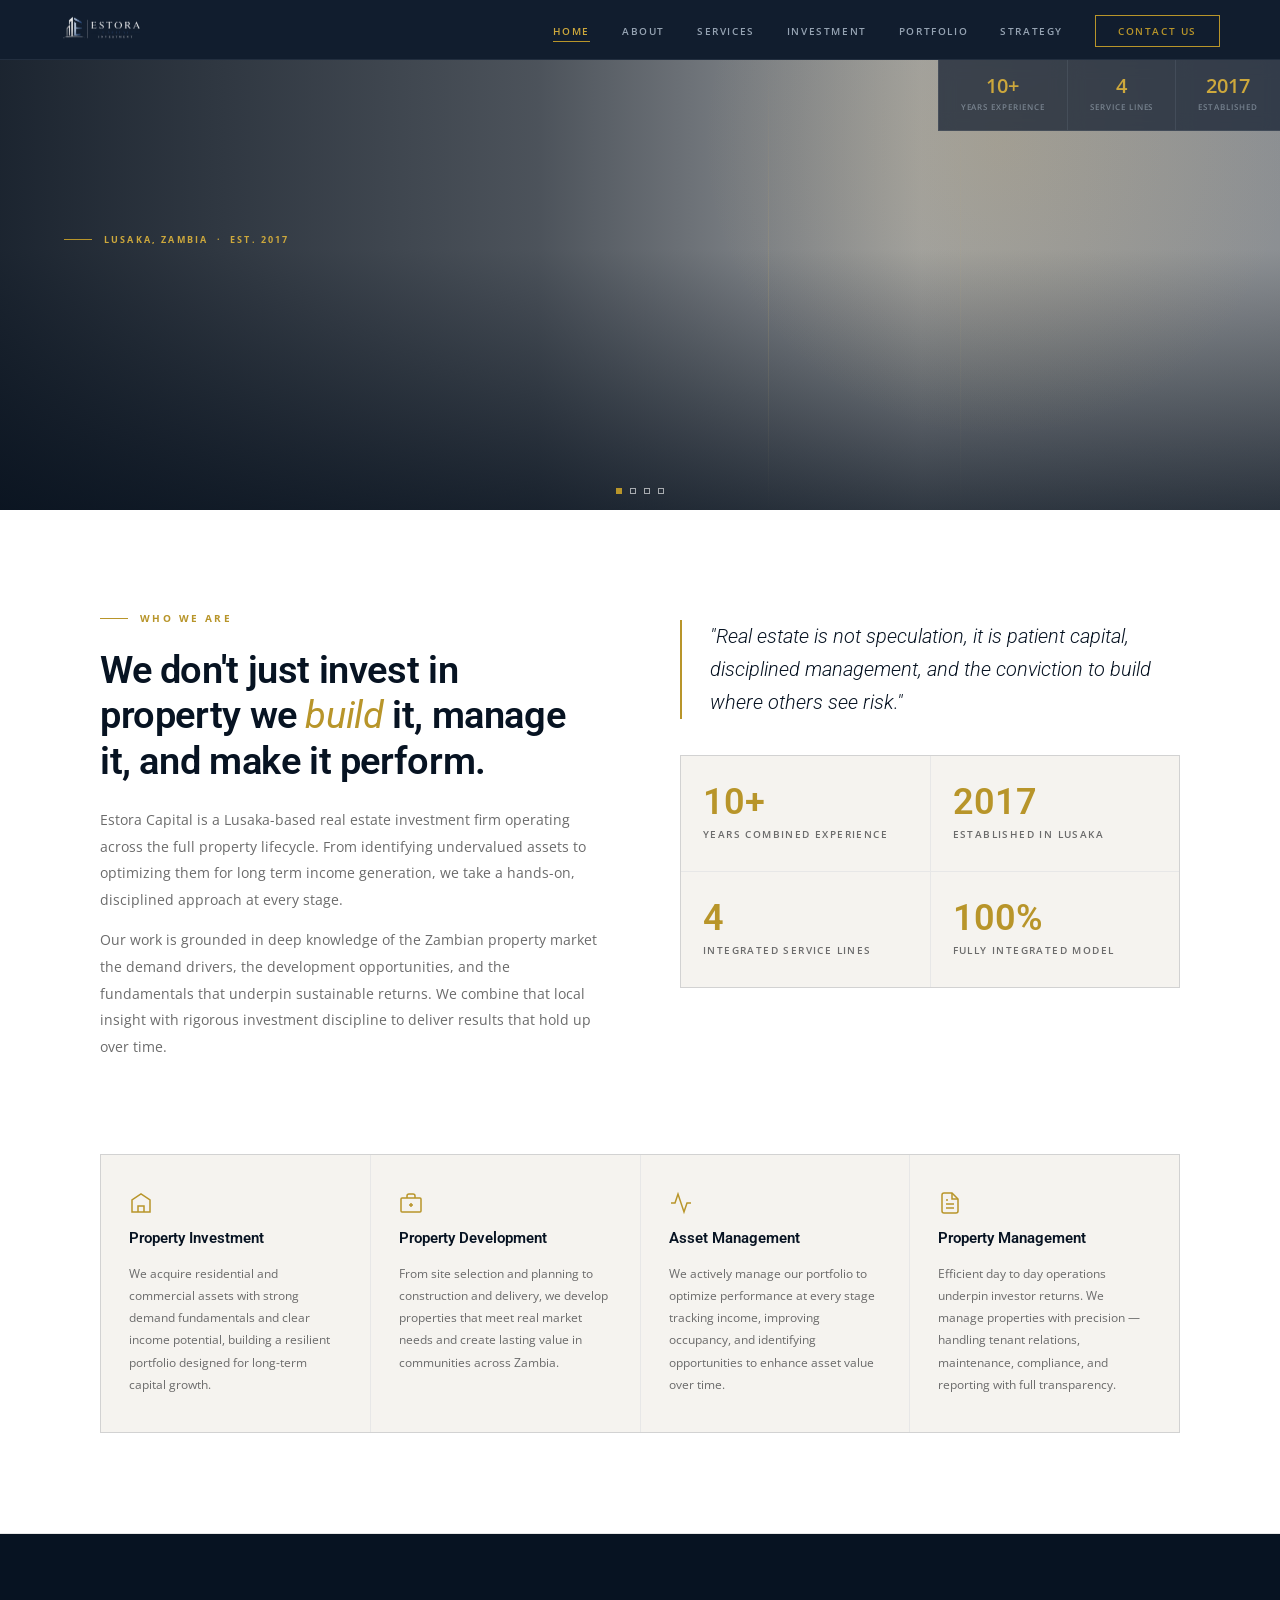
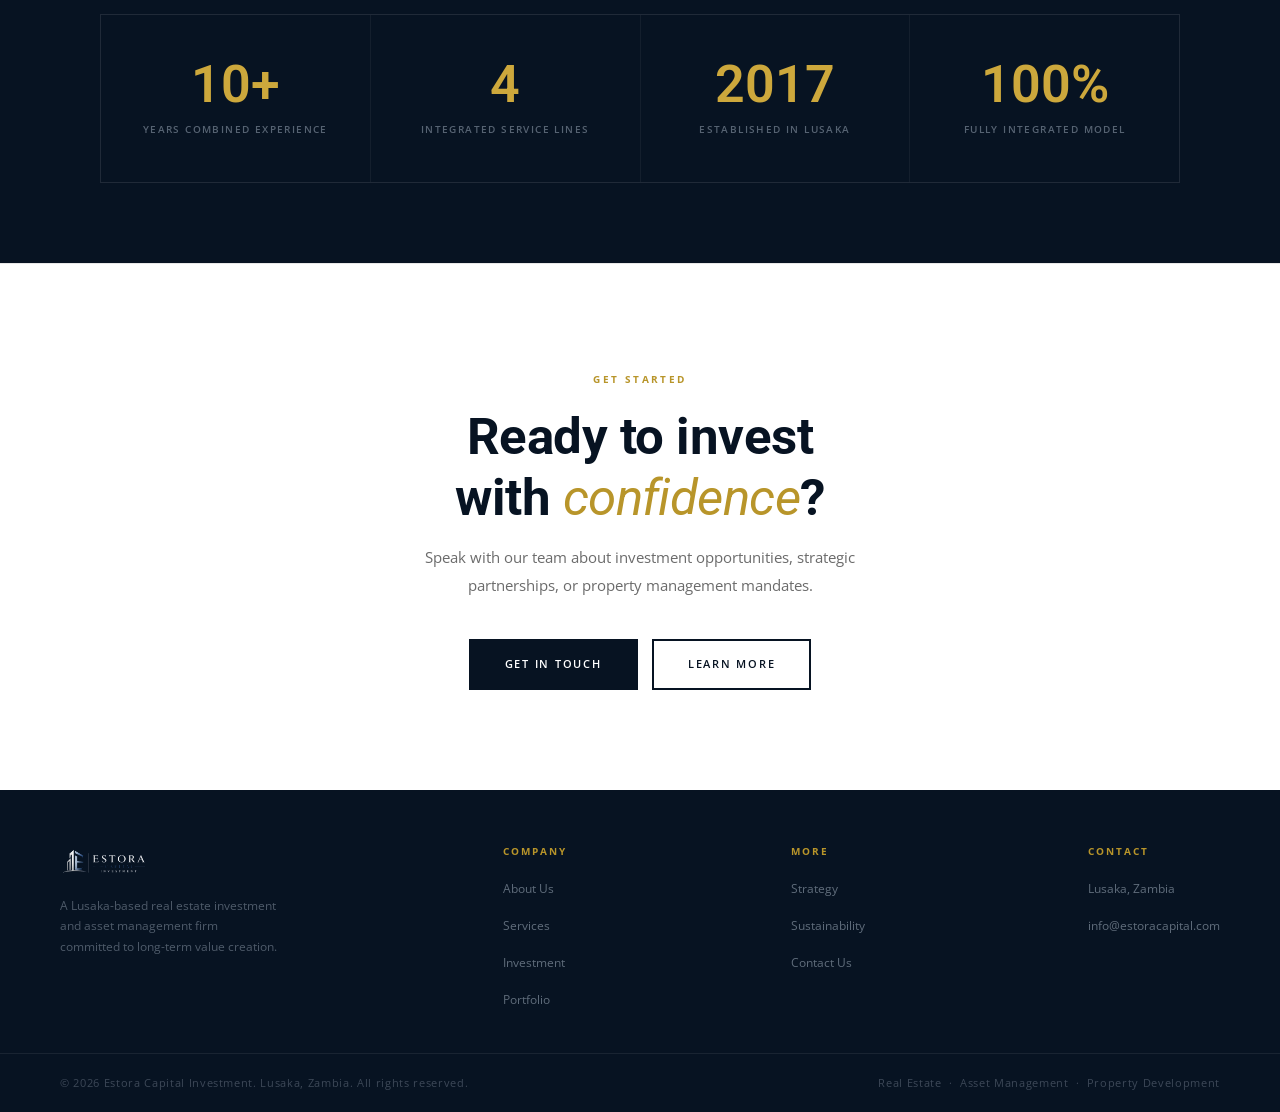
==== index.html @ 3c80ef23 "Fix punctuation and grammar in blockquotes and text" ====
<!DOCTYPE html>
<html lang="en">
<head>
<meta charset="UTF-8">
<meta name="viewport" content="width=device-width, initial-scale=1.0">
<title>Estora Capital Investment — Lusaka, Zambia</title>
<link rel="icon" type="image/png" href="assets/logo.png">
<link rel="preconnect" href="https://fonts.googleapis.com">
<link rel="preconnect" href="https://fonts.gstatic.com" crossorigin>
<link href="https://fonts.googleapis.com/css2?family=Roboto:ital,wght@0,300;0,400;0,500;0,600;0,700;1,300;1,400&family=Open+Sans:wght@300;400;500;600;700&display=swap" rel="stylesheet">
<style>

:root {
  --bg:          #F5F3EF;
  --bg-alt:      #EDEAE4;
  --bg-white:    #FFFFFF;
  --text:        #1A1A1A;
  --text-mid:    #3D3D3D;
  --text-muted:  #6B6B6B;
  --gold:        #B8952A;
  --gold-light:  #CDA83C;
  --gold-pale:   #F5EDD6;
  --navy:        #071322;
  --line-dark:   rgba(26,26,26,0.1);
  --silver-nav:  rgba(184,197,212,0.8);
}

*, *::before, *::after { box-sizing: border-box; margin: 0; padding: 0; }
html { scroll-behavior: smooth; }
body {
  background: var(--bg);
  color: var(--text);
  font-family: 'Open Sans', sans-serif;
  font-weight: 400;
  overflow-x: hidden;
  line-height: 1.7;
}
a { text-decoration: none; color: inherit; }
img { max-width: 100%; display: block; }
h1, h2, h3, h4 {
  font-family: 'Roboto', sans-serif;
  font-weight: 700;
  line-height: 1.18;
  letter-spacing: -0.01em;
  color: var(--navy);
}
p, li, span, td, th, blockquote { font-family: 'Open Sans', sans-serif; }
.label {
  font-family: 'Open Sans', sans-serif;
  font-size: 10px; font-weight: 700;
  letter-spacing: 0.24em; text-transform: uppercase;
  color: var(--gold);
}

/* NAV */
nav {
  position: sticky; top: 0; z-index: 1000;
  display: flex; align-items: center; justify-content: space-between;
  padding: 0 60px; height: 60px;
  background: rgba(10,22,40,0.97);
  backdrop-filter: blur(20px); -webkit-backdrop-filter: blur(20px);
  border-bottom: 1px solid rgba(184,197,212,0.1);
  transition: background 0.4s;
}
.nav-logo img { height: 34px; width: auto; display: block; }
.nav-links { list-style: none; display: flex; align-items: center; gap: 32px; }
.nav-links li a {
  font-family: 'Open Sans', sans-serif; font-size: 10px; font-weight: 600;
  letter-spacing: 0.16em; text-transform: uppercase;
  color: var(--silver-nav); text-decoration: none;
  position: relative; transition: color 0.3s; white-space: nowrap;
}
.nav-links li a::after {
  content: ''; position: absolute; bottom: -4px; left: 0;
  width: 0; height: 1px; background: var(--gold); transition: width 0.35s ease;
}
.nav-links li a:hover,
.nav-links li a.active { color: var(--gold-light); }
.nav-links li a:hover::after,
.nav-links li a.active::after { width: 100%; }
.nav-cta {
  background: transparent !important; border: 1px solid var(--gold) !important;
  color: var(--gold) !important; padding: 8px 22px !important;
  transition: background 0.3s, color 0.3s !important;
}
.nav-cta::after { display: none !important; }
.nav-cta:hover { background: var(--gold) !important; color: var(--navy) !important; }
.nav-hamburger {
  display: none; flex-direction: column; gap: 5px;
  cursor: pointer; padding: 6px; background: none; border: none; z-index: 1100;
}
.nav-hamburger span { display: block; width: 24px; height: 1.5px; background: var(--silver-nav); transition: all 0.3s; }
.nav-hamburger.open span:nth-child(1) { transform: translateY(6.5px) rotate(45deg); background: var(--gold); }
.nav-hamburger.open span:nth-child(2) { opacity: 0; }
.nav-hamburger.open span:nth-child(3) { transform: translateY(-6.5px) rotate(-45deg); background: var(--gold); }
.nav-drawer {
  display: none; position: fixed; top: 60px; left: 0; right: 0;
  background: rgba(8,17,33,0.99); backdrop-filter: blur(20px); -webkit-backdrop-filter: blur(20px);
  border-bottom: 1px solid rgba(192,169,106,0.15);
  padding: 14px 20px 18px; z-index: 999; flex-direction: column; gap: 0;
}
.nav-drawer.open { display: flex; }
.nav-drawer a {
  display: block; font-family: 'Open Sans', sans-serif; font-size: 10px; font-weight: 600;
  letter-spacing: 0.12em; text-transform: uppercase;
  color: rgba(184,197,212,0.8); text-decoration: none;
  padding: 8px 0; border-bottom: 1px solid rgba(184,197,212,0.08); transition: color 0.3s;
}
.nav-drawer a:last-child { border-bottom: none; }
.nav-drawer a:hover, .nav-drawer a.active { color: var(--gold); }
.nav-drawer .drawer-cta {
  margin-top: 10px; background: var(--gold); color: var(--navy) !important;
  text-align: center; padding: 8px; font-weight: 700; border: none;
}

/* BUTTONS */
.btn-primary {
  background: var(--navy); color: #fff;
  padding: 14px 34px; font-family: 'Open Sans', sans-serif; font-size: 11px;
  font-weight: 600; letter-spacing: 0.16em; text-transform: uppercase;
  text-decoration: none; border: 2px solid var(--navy); cursor: pointer;
  transition: background 0.3s, color 0.3s, transform 0.2s; display: inline-block;
}
.btn-primary:hover { background: transparent; color: var(--navy); transform: translateY(-1px); }
.btn-outline {
  background: transparent; color: var(--navy);
  padding: 14px 34px; font-family: 'Open Sans', sans-serif; font-size: 11px;
  font-weight: 600; letter-spacing: 0.16em; text-transform: uppercase;
  text-decoration: none; border: 2px solid var(--navy); cursor: pointer;
  transition: background 0.3s, color 0.3s, transform 0.2s; display: inline-block;
}
.btn-outline:hover { background: var(--navy); color: #fff; transform: translateY(-1px); }

/* LAYOUT */
.container { max-width: 1200px; margin: 0 auto; padding: 0 60px; }
.gold-rule { width: 44px; height: 2px; background: var(--gold); margin-top: 20px; }
.gold-divider { width: 100%; height: 1px; background: var(--line-dark); }

/* ══════════════════════════════════════════
   HERO
   ══════════════════════════════════════════ */
#hero {
  height: 50vh; min-height: 280px;
  display: flex; flex-direction: column; justify-content: flex-end;
  position: relative; overflow: hidden; padding: 0;
}

/* Slides — unzoomed: no scale transform, background-size: cover at natural framing */
.hero-bg { position: absolute; inset: 0; }
.hero-slide {
  position: absolute; inset: 0;
  background-position: center center;
  background-size: cover;
  background-repeat: no-repeat;
  opacity: 0;
  animation: heroImageCycle 24s ease-in-out infinite;
}
.hero-slide:nth-child(1) { animation-delay: 0s; }
.hero-slide:nth-child(2) { animation-delay: 6s; }
.hero-slide:nth-child(3) { animation-delay: 12s; }
.hero-slide:nth-child(4) { animation-delay: 18s; }

/* Subtle slow pan — very gentle, no scale zoom */
@keyframes heroImageCycle {
  0%   { opacity: 0; transform: translateX(8px); }
  6%   { opacity: 1; transform: translateX(0); }
  25%  { opacity: 1; transform: translateX(-6px); }
  31%  { opacity: 0; transform: translateX(-14px); }
  100% { opacity: 0; transform: translateX(8px); }
}

.hero-tint {
  position: absolute; inset: 0; z-index: 1; pointer-events: none;
  background: rgba(5, 15, 28, 0.22);
}
.hero-gradient {
  position: absolute; inset: 0; z-index: 2; pointer-events: none;
  background:
    radial-gradient(circle at 78% 18%, rgba(208,166,75,0.15) 0%, transparent 28%),
    linear-gradient(90deg, rgba(5,15,28,0.88) 0%, rgba(5,15,28,0.62) 42%, rgba(5,15,28,0.18) 72%, rgba(5,15,28,0.28) 100%),
    linear-gradient(to top, rgba(5,15,28,0.72) 0%, transparent 58%);
}
.hero-lines { position: absolute; inset: 0; overflow: hidden; pointer-events: none; z-index: 3; }
.hero-lines::before, .hero-lines::after {
  content: ''; position: absolute; top: 0; bottom: 0; width: 1px;
  background: linear-gradient(to bottom, transparent, rgba(192,169,106,0.2), transparent);
  animation: lineFade 7s ease-in-out infinite;
}
.hero-lines::before { left: 60%; }
.hero-lines::after  { left: 75%; animation-delay: 2.8s; opacity: 0.4; }
@keyframes lineFade { 0%,100%{opacity:0;transform:scaleY(0.2)} 50%{opacity:1;transform:scaleY(1)} }

/* Stats */
.hero-stats {
  position: absolute; top: 0; right: 0; display: flex; z-index: 4;
  opacity: 0; animation: fadeIn 1s 1.2s forwards;
}
.hero-stat {
  padding: 16px 22px; background: rgba(10,22,40,0.68); backdrop-filter: blur(8px);
  border-left: 1px solid rgba(184,197,212,0.1); border-bottom: 1px solid rgba(184,197,212,0.1);
  text-align: center; min-width: 90px;
}
.hero-stat-num { font-size: 20px; font-weight: 600; color: var(--gold-light); line-height: 1; }
.hero-stat-lbl { font-size: 8px; letter-spacing: 0.12em; text-transform: uppercase; color: rgba(184,197,212,0.5); margin-top: 4px; font-weight: 600; }

/* Text content */
.hero-content {
  position: absolute; bottom: 14%; left: 5%; z-index: 4;
  width: 46%; max-width: 580px; min-width: 260px;
  padding: 0;
}
.hero-eyebrow {
  display: flex; align-items: center; gap: 12px; margin-bottom: 10px;
  opacity: 0; animation: fadeUp 0.9s 0.3s forwards;
}
.hero-eyebrow-line { width: 28px; height: 1px; background: var(--gold); }
.hero-eyebrow .label { color: var(--gold-light); font-size: 9px; }

/* Text stage: each slide fades in/out on 24s cycle */
.hero-text-stage {
  position: relative;
  min-height: 190px;
}
.hero-text-slide {
  position: absolute;
  inset: 0 auto auto 0;
  width: 100%;
  opacity: 0;
  animation: heroTextCycle 24s ease-in-out infinite;
}
.hero-text-slide:nth-child(1) { animation-delay: 0s; }
.hero-text-slide:nth-child(2) { animation-delay: 6s; }
.hero-text-slide:nth-child(3) { animation-delay: 12s; }
.hero-text-slide:nth-child(4) { animation-delay: 18s; }

@keyframes heroTextCycle {
  0%   { opacity: 0; transform: translateY(18px); filter: blur(3px); }
  6%   { opacity: 1; transform: translateY(0);    filter: blur(0); }
  25%  { opacity: 1; transform: translateY(0);    filter: blur(0); }
  31%  { opacity: 0; transform: translateY(-16px); filter: blur(3px); }
  100% { opacity: 0; transform: translateY(-16px); filter: blur(3px); }
}

/* Staggered line animations within each slide */
.hero-content h1 {
  font-size: clamp(20px, 2.5vw, 30px); font-weight: 600; color: #fff;
  margin-bottom: 10px; line-height: 1.18;
}
.hero-content h1 em { font-style: italic; color: var(--gold-light); font-weight: 400; }

/* Each text slide's h1 and p animate in staggered — triggered by parent's fade-in */
.hero-text-slide h1 {
  opacity: 0;
  transform: translateY(14px);
  animation: heroLineIn 24s ease-in-out infinite;
  animation-delay: inherit;
}
.hero-text-slide:nth-child(1) h1 { animation-delay: 0.4s; }
.hero-text-slide:nth-child(2) h1 { animation-delay: 6.4s; }
.hero-text-slide:nth-child(3) h1 { animation-delay: 12.4s; }
.hero-text-slide:nth-child(4) h1 { animation-delay: 18.4s; }

.hero-text-slide .hero-sub {
  opacity: 0;
  transform: translateY(14px);
  animation: heroLineIn 24s ease-in-out infinite;
}
.hero-text-slide:nth-child(1) .hero-sub { animation-delay: 1.4s; }
.hero-text-slide:nth-child(2) .hero-sub { animation-delay: 7.4s; }
.hero-text-slide:nth-child(3) .hero-sub { animation-delay: 13.4s; }
.hero-text-slide:nth-child(4) .hero-sub { animation-delay: 19.4s; }

.hero-text-slide .hero-btns-inner {
  opacity: 0;
  transform: translateY(14px);
  animation: heroLineIn 24s ease-in-out infinite;
}
.hero-text-slide:nth-child(1) .hero-btns-inner { animation-delay: 2.4s; }
.hero-text-slide:nth-child(2) .hero-btns-inner { animation-delay: 8.4s; }
.hero-text-slide:nth-child(3) .hero-btns-inner { animation-delay: 14.4s; }
.hero-text-slide:nth-child(4) .hero-btns-inner { animation-delay: 20.4s; }

@keyframes heroLineIn {
  /* visible window: 6%–25% of 24s = ~1.44s–6s */
  0%    { opacity: 0; transform: translateY(14px); }
  7%    { opacity: 1; transform: translateY(0); }
  25%   { opacity: 1; transform: translateY(0); }
  31%   { opacity: 0; transform: translateY(-10px); }
  100%  { opacity: 0; transform: translateY(14px); }
}

.hero-sub {
  font-size: 12px; color: rgba(240,244,248,0.84); max-width: 520px;
  line-height: 1.72; margin-bottom: 20px; font-weight: 400;
}

.hero-btns-inner {
  display: flex; gap: 10px; flex-wrap: wrap;
  margin-top: 2px;
}
.hero-btns-inner .btn-ghost {
  background: rgba(255,255,255,0.12); color: #fff;
  border: 1px solid rgba(255,255,255,0.55);
  padding: 8px 18px; font-size: 10px; font-weight: 600;
  letter-spacing: 0.14em; text-transform: uppercase;
  backdrop-filter: blur(4px); display: inline-block;
  transition: background 0.3s, color 0.3s, transform 0.2s;
  font-family: 'Open Sans', sans-serif;
}
.hero-btns-inner .btn-ghost:hover {
  background: rgba(255,255,255,0.22); color: #fff; transform: translateY(-1px);
}

/* Dots */
.hero-dots {
  position: absolute; bottom: 16px; left: 50%; transform: translateX(-50%);
  display: flex; gap: 8px; z-index: 5;
  opacity: 0; animation: fadeIn 1s 1.2s forwards;
}
.hero-dot {
  width: 6px; height: 6px; border: 1px solid rgba(255,255,255,0.6);
  border-radius: 0; background: transparent; cursor: pointer; transition: background 0.3s;
}
.hero-dot.active, .hero-dot:hover { background: var(--gold); border-color: var(--gold); }

/* ══════════════════════════════════════════
   BODY SECTION — replaced intro-band
   ══════════════════════════════════════════ */
.body-section {
  background: var(--bg-white);
  border-bottom: 1px solid var(--line-dark);
  padding: 100px 0;
}

/* Two-column opener */
.body-opener {
  display: grid;
  grid-template-columns: 1fr 1fr;
  gap: 80px;
  align-items: start;
  margin-bottom: 80px;
}
.body-opener-left .overline {
  display: flex; align-items: center; gap: 12px; margin-bottom: 20px;
}
.body-opener-left .overline-line { width: 28px; height: 1px; background: var(--gold); }
.body-opener-left h2 {
  font-size: clamp(26px, 3vw, 42px);
  font-weight: 600;
  color: var(--navy);
  line-height: 1.18;
  margin-bottom: 24px;
}
.body-opener-left h2 em {
  font-style: italic; font-weight: 400; color: var(--gold);
}
.body-opener-left p {
  font-size: 14px;
  color: var(--text-muted);
  line-height: 1.9;
  margin-bottom: 14px;
}

.body-opener-right {
  padding-top: 10px;
}
.body-opener-right blockquote {
  font-family: 'Roboto', sans-serif;
  font-size: 20px;
  font-style: italic;
  font-weight: 300;
  color: var(--navy);
  line-height: 1.65;
  border-left: 2px solid var(--gold);
  padding-left: 28px;
  margin-bottom: 36px;
}
.body-opener-right .body-stat-row {
  display: grid;
  grid-template-columns: 1fr 1fr;
  gap: 1px;
  background: var(--line-dark);
  border: 1px solid var(--line-dark);
}
.body-stat-cell {
  background: var(--bg);
  padding: 28px 22px;
  transition: background 0.3s;
}
.body-stat-cell:hover { background: var(--bg-white); }
.body-stat-num {
  font-family: 'Roboto', sans-serif;
  font-size: 36px;
  font-weight: 600;
  color: var(--gold);
  line-height: 1;
  margin-bottom: 6px;
}
.body-stat-lbl {
  font-size: 10px;
  letter-spacing: 0.14em;
  text-transform: uppercase;
  color: var(--text-muted);
  font-weight: 600;
}

/* Pillars row */
.body-pillars {
  display: grid;
  grid-template-columns: repeat(4, 1fr);
  gap: 1px;
  background: var(--line-dark);
  border: 1px solid var(--line-dark);
}
.body-pillar {
  background: var(--bg);
  padding: 36px 28px;
  display: flex;
  flex-direction: column;
  gap: 14px;
  transition: background 0.3s;
  position: relative;
}
.body-pillar::before {
  content: '';
  position: absolute;
  top: 0; left: 0; right: 0;
  height: 2px;
  background: var(--gold);
  transform: scaleX(0);
  transform-origin: left;
  transition: transform 0.4s ease;
}
.body-pillar:hover { background: var(--bg-white); }
.body-pillar:hover::before { transform: scaleX(1); }

.pillar-icon { color: var(--gold); }
.pillar-title {
  font-family: 'Roboto', sans-serif;
  font-size: 15px;
  font-weight: 600;
  color: var(--navy);
  line-height: 1.3;
}
.pillar-text {
  font-size: 12px;
  color: var(--text-muted);
  line-height: 1.85;
}

/* ══════════════════════════════════════════
   HIGHLIGHTS
   ══════════════════════════════════════════ */
.highlights { background: var(--navy); padding: 80px 0; }
.highlights-grid { display: grid; grid-template-columns: repeat(4,1fr); gap: 1px; background: rgba(255,255,255,0.05); border: 1px solid rgba(255,255,255,0.05); }
.highlight-cell { background: var(--navy); padding: 44px 32px; text-align: center; }
.highlight-num { font-family: 'Roboto', sans-serif; font-size: 52px; font-weight: 600; color: var(--gold-light); line-height: 1; margin-bottom: 10px; }
.highlight-desc { font-size: 10px; letter-spacing: 0.14em; text-transform: uppercase; color: rgba(184,197,212,0.45); font-weight: 600; }

/* ══════════════════════════════════════════
   CLOSING CTA
   ══════════════════════════════════════════ */
.closing-cta { background: var(--bg-white); padding: 100px 0; text-align: center; border-top: 1px solid var(--line-dark); }
.closing-cta h2 { font-size: clamp(30px, 4vw, 54px); max-width: 640px; margin: 16px auto; }
.closing-cta h2 em { font-style: italic; color: var(--gold); font-weight: 400; }
.closing-cta p { font-size: 15px; color: var(--text-muted); max-width: 480px; margin: 0 auto 40px; line-height: 1.85; }
.closing-btns { display: flex; gap: 14px; justify-content: center; flex-wrap: wrap; }

/* FOOTER */
footer { background: var(--navy); }
.footer-top {
  padding: 56px 60px 40px;
  display: flex; align-items: flex-start; justify-content: space-between;
  gap: 40px; flex-wrap: wrap;
  border-bottom: 1px solid rgba(255,255,255,0.07);
}
.footer-tagline { font-size: 12px; color: rgba(184,197,212,0.4); max-width: 220px; line-height: 1.7; }
.footer-links-group h4 {
  font-family: 'Open Sans', sans-serif; font-size: 10px; font-weight: 700;
  letter-spacing: 0.2em; text-transform: uppercase; color: var(--gold); margin-bottom: 16px;
}
.footer-links { display: flex; flex-direction: column; gap: 10px; list-style: none; }
.footer-links a { font-size: 12px; color: rgba(184,197,212,0.5); text-decoration: none; transition: color 0.3s; }
.footer-links a:hover { color: var(--gold); }
.footer-bottom {
  padding: 20px 60px;
  display: flex; justify-content: space-between; align-items: center;
  flex-wrap: wrap; gap: 12px;
}
.footer-copy { font-size: 11px; color: rgba(184,197,212,0.3); letter-spacing: 0.06em; }

/* ANIMATIONS */
@keyframes fadeUp { from { opacity:0; transform:translateY(18px); } to { opacity:1; transform:none; } }
@keyframes fadeIn  { from { opacity:0; } to { opacity:1; } }
.reveal { opacity:0; transform:translateY(22px); transition: opacity 0.7s ease, transform 0.7s ease; }
.reveal.visible { opacity:1; transform:none; }
.reveal-delay-1 { transition-delay: 0.1s; }
.reveal-delay-2 { transition-delay: 0.2s; }
.reveal-delay-3 { transition-delay: 0.3s; }

/* RESPONSIVE */
@media (max-width: 1024px) {
  nav { padding: 0 32px; }
  .container { padding: 0 36px; }
  .footer-top, .footer-bottom { padding-left: 36px; padding-right: 36px; }
  .hero-stats { display: none; }
  .hero-content { left: 4%; width: 54%; max-width: 480px; bottom: 12%; }
  .highlights-grid { grid-template-columns: repeat(2,1fr); }
  .body-opener { gap: 48px; }
  .body-pillars { grid-template-columns: repeat(2,1fr); }
}
@media (max-width: 768px) {
  .nav-links { display: none; }
  .nav-hamburger { display: flex; }
  .container { padding: 0 22px; }
  .footer-top { flex-direction: column; padding: 44px 22px 32px; gap: 32px; }
  .footer-bottom { padding: 18px 22px; justify-content: center; text-align: center; }
  #hero { min-height: 54vh; height: 54vh; }
  .hero-content { left: 4%; width: 78%; max-width: none; bottom: 10%; }
  .hero-eyebrow { display: none; }
  .hero-content h1 { font-size: 17px; margin-bottom: 8px; }
  .hero-sub { display: block; font-size: 10px; line-height: 1.55; max-width: 92%; }
  .hero-text-stage { min-height: 220px; }
  .highlights-grid { grid-template-columns: repeat(2,1fr); }
  .body-opener { grid-template-columns: 1fr; gap: 40px; }
  .body-pillars { grid-template-columns: 1fr; }
  .body-opener-right .body-stat-row { grid-template-columns: 1fr 1fr; }
  .highlight-num { font-size: 40px; }
  .body-section { padding: 60px 0; }
}
@media (max-width: 480px) {
  nav { padding: 0 18px; }
  .container { padding: 0 18px; }
  .highlight-cell { padding: 32px 20px; }
}
</style>
</head>
<body>

<!-- NAV -->
<nav>
  <a href="index.html" class="nav-logo"><img src="assets/logo.png" alt="Estora Capital Investment"></a>
  <ul class="nav-links">
    <li><a href="index.html" class="active">Home</a></li>
    <li><a href="about.html">About</a></li>
    <li><a href="services.html">Services</a></li>
    <li><a href="investment.html">Investment</a></li>
    <li><a href="portfolio.html">Portfolio</a></li>
    <li><a href="strategy.html">Strategy</a></li>
    <li><a href="contact.html" class="nav-cta">Contact Us</a></li>
  </ul>
  <button class="nav-hamburger" aria-label="Open menu"><span></span><span></span><span></span></button>
</nav>
<div class="nav-drawer">
  <a href="index.html" class="active">Home</a>
  <a href="about.html">About Us</a>
  <a href="services.html">Services</a>
  <a href="investment.html">Investment</a>
  <a href="portfolio.html">Portfolio</a>
  <a href="strategy.html">Strategy</a>
  <a href="sustainability.html">Sustainability</a>
  <a href="contact.html" class="drawer-cta">Contact Us</a>
</div>

<!-- HERO -->
<section id="hero">
  <div class="hero-bg">
    <div class="hero-slide" style="background-image:url('https://i.imgur.com/w7iVKMV.jpeg');"></div>
    <div class="hero-slide" style="background-image:url('https://i.imgur.com/G70Ve7a.jpeg');"></div>
    <div class="hero-slide" style="background-image:url('https://i.imgur.com/x2KAlVI.jpeg');"></div>
    <div class="hero-slide" style="background-image:url('https://i.imgur.com/x2KAlVI.jpeg');"></div>
  </div>
  <div class="hero-tint"></div>
  <div class="hero-gradient"></div>
  <div class="hero-lines"></div>
  <div class="hero-stats">
    <div class="hero-stat"><div class="hero-stat-num">10+</div><div class="hero-stat-lbl">Years Experience</div></div>
    <div class="hero-stat"><div class="hero-stat-num">4</div><div class="hero-stat-lbl">Service Lines</div></div>
    <div class="hero-stat"><div class="hero-stat-num">2017</div><div class="hero-stat-lbl">Established</div></div>
  </div>

  <div class="hero-content">
    <div class="hero-eyebrow">
      <div class="hero-eyebrow-line"></div>
      <span class="label">Lusaka, Zambia &nbsp;·&nbsp; Est. 2017</span>
    </div>

    <div class="hero-text-stage">

      <!-- Slide 1 -->
      <div class="hero-text-slide">
        <h1>Building Long-Term Value Through <em>Real Estate</em></h1>
        <p class="hero-sub">Estora Capital invests in high potential property assets, delivering stable income and sustainable capital growth for our investors.</p>
        <div class="hero-btns-inner">
          <a href="about.html" class="btn-ghost">Learn More</a>
        </div>
      </div>

      <!-- Slide 2 -->
      <div class="hero-text-slide">
        <h1>Strategic Investment. <em>Disciplined Execution.</em></h1>
        <p class="hero-sub">We identify undervalued opportunities and transform them into high performing assets through active management and strategic development.</p>
        <div class="hero-btns-inner">
          <a href="about.html" class="btn-ghost">Learn More</a>
        </div>
      </div>

      <!-- Slide 3 -->
      <div class="hero-text-slide">
        <h1>From Acquisition to <em>Performance Optimization</em></h1>
        <p class="hero-sub">We manage the full lifecycle of real estate, from development and asset management to operations ensuring consistent value creation at every stage.</p>
        <div class="hero-btns-inner">
          <a href="about.html" class="btn-ghost">Learn More</a>
        </div>
      </div>

      <!-- Slide 4 -->
      <div class="hero-text-slide">
        <h1>A Trusted Partner in <em>Zambian Real Estate</em></h1>
        <p class="hero-sub">With deep local expertise and a long-term approach, we provide investors with access to resilient, income-generating property opportunities.</p>
        <div class="hero-btns-inner">
          <a href="about.html" class="btn-ghost">Learn More</a>
        </div>
      </div>

    </div>
  </div>

  <div class="hero-dots" id="heroDots">
    <div class="hero-dot active" onclick="goToSlide(0)"></div>
    <div class="hero-dot" onclick="goToSlide(1)"></div>
    <div class="hero-dot" onclick="goToSlide(2)"></div>
    <div class="hero-dot" onclick="goToSlide(3)"></div>
  </div>
</section>

<!-- BODY SECTION -->
<section class="body-section">
  <div class="container">

    <!-- Two-column opener -->
    <div class="body-opener">

      <div class="body-opener-left reveal">
        <div class="overline">
          <div class="overline-line"></div>
          <span class="label">Who We Are</span>
        </div>
        <h2>We don't just invest in property we <em>build</em> it, manage it, and make it perform.</h2>
        <p>Estora Capital is a Lusaka-based real estate investment firm operating across the full property lifecycle. From identifying undervalued assets to optimizing them for long term income generation, we take a hands-on, disciplined approach at every stage.</p>
        <p>Our work is grounded in deep knowledge of the Zambian property market the demand drivers, the development opportunities, and the fundamentals that underpin sustainable returns. We combine that local insight with rigorous investment discipline to deliver results that hold up over time.</p>
      </div>

      <div class="body-opener-right reveal reveal-delay-1">
        <blockquote>"Real estate is not speculation, it is patient capital, disciplined management, and the conviction to build where others see risk."</blockquote>
        <div class="body-stat-row">
          <div class="body-stat-cell">
            <div class="body-stat-num">10+</div>
            <div class="body-stat-lbl">Years Combined Experience</div>
          </div>
          <div class="body-stat-cell">
            <div class="body-stat-num">2017</div>
            <div class="body-stat-lbl">Established in Lusaka</div>
          </div>
          <div class="body-stat-cell">
            <div class="body-stat-num">4</div>
            <div class="body-stat-lbl">Integrated Service Lines</div>
          </div>
          <div class="body-stat-cell">
            <div class="body-stat-num">100%</div>
            <div class="body-stat-lbl">Fully Integrated Model</div>
          </div>
        </div>
      </div>

    </div>

    <!-- Pillars -->
    <div class="body-pillars">

      <div class="body-pillar reveal">
        <svg class="pillar-icon" width="24" height="24" viewBox="0 0 24 24" fill="none" stroke="currentColor" stroke-width="1.5">
          <path d="M3 21V9l9-6 9 6v12H3z"/><path d="M9 21v-6h6v6"/>
        </svg>
        <div class="pillar-title">Property Investment</div>
        <div class="pillar-text">We acquire residential and commercial assets with strong demand fundamentals and clear income potential, building a resilient portfolio designed for long-term capital growth.</div>
      </div>

      <div class="body-pillar reveal reveal-delay-1">
        <svg class="pillar-icon" width="24" height="24" viewBox="0 0 24 24" fill="none" stroke="currentColor" stroke-width="1.5">
          <rect x="2" y="7" width="20" height="14" rx="1"/><path d="M16 7V5a2 2 0 0 0-2-2h-4a2 2 0 0 0-2 2v2"/><line x1="12" y1="12" x2="12" y2="16"/><line x1="10" y1="14" x2="14" y2="14"/>
        </svg>
        <div class="pillar-title">Property Development</div>
        <div class="pillar-text">From site selection and planning to construction and delivery, we develop properties that meet real market needs and create lasting value in communities across Zambia.</div>
      </div>

      <div class="body-pillar reveal reveal-delay-2">
        <svg class="pillar-icon" width="24" height="24" viewBox="0 0 24 24" fill="none" stroke="currentColor" stroke-width="1.5">
          <polyline points="22 12 18 12 15 21 9 3 6 12 2 12"/>
        </svg>
        <div class="pillar-title">Asset Management</div>
        <div class="pillar-text">We actively manage our portfolio to optimize performance at every stage tracking income, improving occupancy, and identifying opportunities to enhance asset value over time.</div>
      </div>

      <div class="body-pillar reveal reveal-delay-3">
        <svg class="pillar-icon" width="24" height="24" viewBox="0 0 24 24" fill="none" stroke="currentColor" stroke-width="1.5">
          <path d="M14 2H6a2 2 0 0 0-2 2v16a2 2 0 0 0 2 2h12a2 2 0 0 0 2-2V8z"/><polyline points="14 2 14 8 20 8"/><line x1="16" y1="13" x2="8" y2="13"/><line x1="16" y1="17" x2="8" y2="17"/><line x1="10" y1="9" x2="8" y2="9"/>
        </svg>
        <div class="pillar-title">Property Management</div>
        <div class="pillar-text">Efficient day to day operations underpin investor returns. We manage properties with precision — handling tenant relations, maintenance, compliance, and reporting with full transparency.</div>
      </div>

    </div>

  </div>
</section>

<!-- HIGHLIGHTS -->
<section class="highlights">
  <div class="container">
    <div class="highlights-grid">
      <div class="highlight-cell reveal"><div class="highlight-num">10+</div><div class="highlight-desc">Years Combined Experience</div></div>
      <div class="highlight-cell reveal reveal-delay-1"><div class="highlight-num">4</div><div class="highlight-desc">Integrated Service Lines</div></div>
      <div class="highlight-cell reveal reveal-delay-2"><div class="highlight-num">2017</div><div class="highlight-desc">Established in Lusaka</div></div>
      <div class="highlight-cell reveal reveal-delay-3"><div class="highlight-num">100%</div><div class="highlight-desc">Fully Integrated Model</div></div>
    </div>
  </div>
</section>

<!-- CLOSING CTA -->
<section class="closing-cta">
  <div class="container">
    <div class="reveal">
      <span class="label">Get Started</span>
      <h2>Ready to invest<br>with <em>confidence</em>?</h2>
      <p>Speak with our team about investment opportunities, strategic partnerships, or property management mandates.</p>
      <div class="closing-btns">
        <a href="contact.html" class="btn-primary">Get In Touch</a>
        <a href="investment.html" class="btn-outline">Learn More</a>
      </div>
    </div>
  </div>
</section>

<!-- FOOTER -->
<footer>
  <div class="footer-top">
    <div>
      <a href="index.html"><img src="assets/logo.png" alt="Estora Capital Investment" style="height:36px;display:block;margin-bottom:14px;"></a>
      <p class="footer-tagline">A Lusaka-based real estate investment and asset management firm committed to long-term value creation.</p>
    </div>
    <div class="footer-links-group">
      <h4>Company</h4>
      <ul class="footer-links">
        <li><a href="about.html">About Us</a></li>
        <li><a href="services.html">Services</a></li>
        <li><a href="investment.html">Investment</a></li>
        <li><a href="portfolio.html">Portfolio</a></li>
      </ul>
    </div>
    <div class="footer-links-group">
      <h4>More</h4>
      <ul class="footer-links">
        <li><a href="strategy.html">Strategy</a></li>
        <li><a href="sustainability.html">Sustainability</a></li>
        <li><a href="contact.html">Contact Us</a></li>
      </ul>
    </div>
    <div class="footer-links-group">
      <h4>Contact</h4>
      <ul class="footer-links">
        <li><a href="#">Lusaka, Zambia</a></li>
        <li><a href="mailto:info@estoracapital.com">info@estoracapital.com</a></li>
      </ul>
    </div>
  </div>
  <div class="footer-bottom">
    <p class="footer-copy">&copy; 2026 Estora Capital Investment. Lusaka, Zambia. All rights reserved.</p>
    <p class="footer-copy">Real Estate &nbsp;·&nbsp; Asset Management &nbsp;·&nbsp; Property Development</p>
  </div>
</footer>

<script>
// Reveal on scroll
(function() {
  const els = document.querySelectorAll('.reveal');
  const io = new IntersectionObserver((entries) => {
    entries.forEach(e => {
      if (e.isIntersecting) { e.target.classList.add('visible'); io.unobserve(e.target); }
    });
  }, { threshold: 0.12 });
  els.forEach(el => io.observe(el));
})();

// Hamburger
(function() {
  const btn = document.querySelector('.nav-hamburger');
  const drawer = document.querySelector('.nav-drawer');
  if (btn && drawer) {
    btn.addEventListener('click', () => {
      btn.classList.toggle('open');
      drawer.classList.toggle('open');
    });
  }
})();

// Hero dots — sync to 24s cycle
(function() {
  const dots = document.querySelectorAll('.hero-dot');
  const total = dots.length;
  let current = 0;

  function updateDot(idx) {
    dots.forEach(d => d.classList.remove('active'));
    dots[idx].classList.add('active');
    current = idx;
  }

  // Auto-advance every 6s (matching CSS animation)
  setInterval(() => {
    updateDot((current + 1) % total);
  }, 6000);

  // Manual dot click: restart all CSS animations from the chosen slide
  window.goToSlide = function(idx) {
    updateDot(idx);

    const slides     = document.querySelectorAll('.hero-slide');
    const textSlides = document.querySelectorAll('.hero-text-slide');

    // Stagger delays so chosen slide is "current"
    slides.forEach((el, i) => {
      el.style.animation = 'none';
      void el.offsetWidth; // reflow
      const delay = ((i - idx + total) % total) * 6;
      el.style.animation = `heroImageCycle 24s ease-in-out ${delay}s infinite`;
    });

    const lineOffsets = [0.4, 1.4, 2.4]; // h1, sub, btn relative offset
    textSlides.forEach((slide, i) => {
      const base = ((i - idx + total) % total) * 6;
      slide.style.animation = 'none';
      void slide.offsetWidth;
      slide.style.animation = `heroTextCycle 24s ease-in-out ${base}s infinite`;

      const h1  = slide.querySelector('h1');
      const sub = slide.querySelector('.hero-sub');
      const btn = slide.querySelector('.hero-btns-inner');
      if (h1)  { h1.style.animation  = 'none'; void h1.offsetWidth;  h1.style.animation  = `heroLineIn 24s ease-in-out ${base + lineOffsets[0]}s infinite`; }
      if (sub) { sub.style.animation = 'none'; void sub.offsetWidth; sub.style.animation = `heroLineIn 24s ease-in-out ${base + lineOffsets[1]}s infinite`; }
      if (btn) { btn.style.animation = 'none'; void btn.offsetWidth; btn.style.animation = `heroLineIn 24s ease-in-out ${base + lineOffsets[2]}s infinite`; }
    });
  };
})();
</script>
</body>
</html>
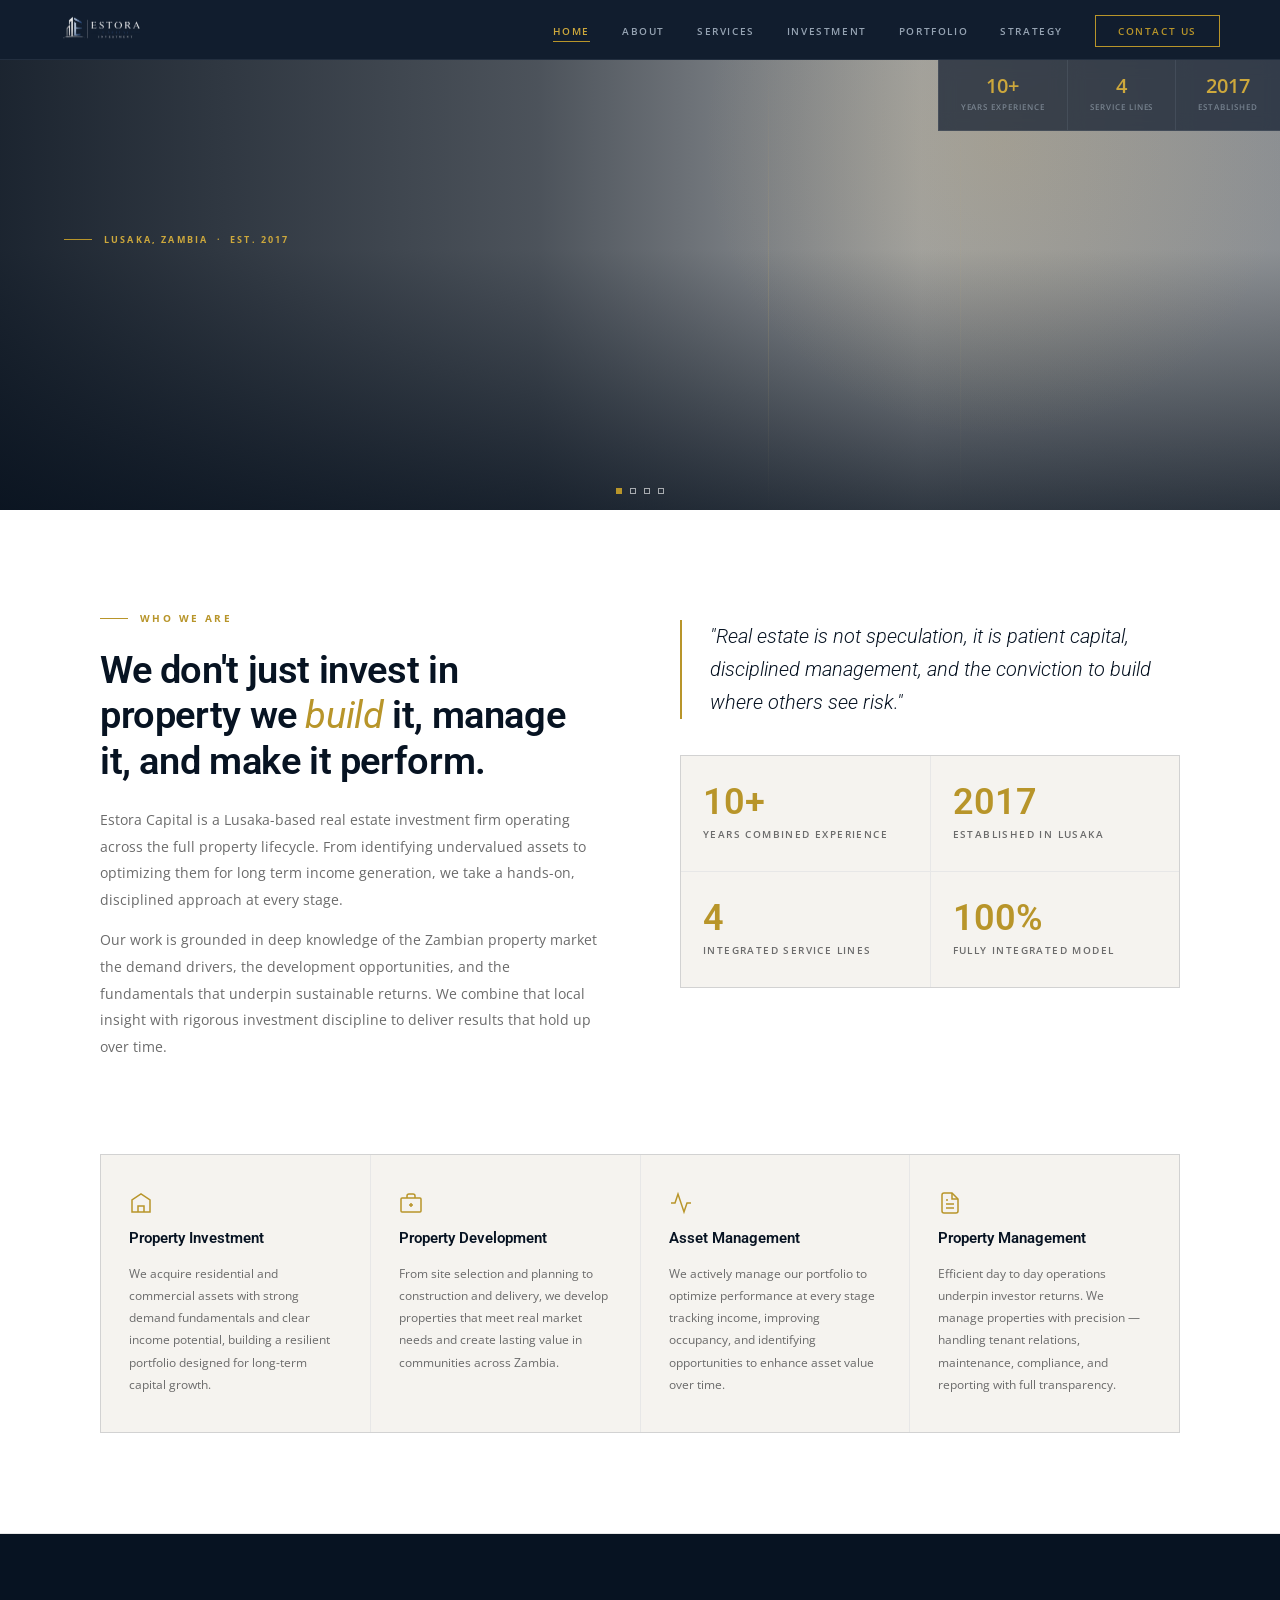
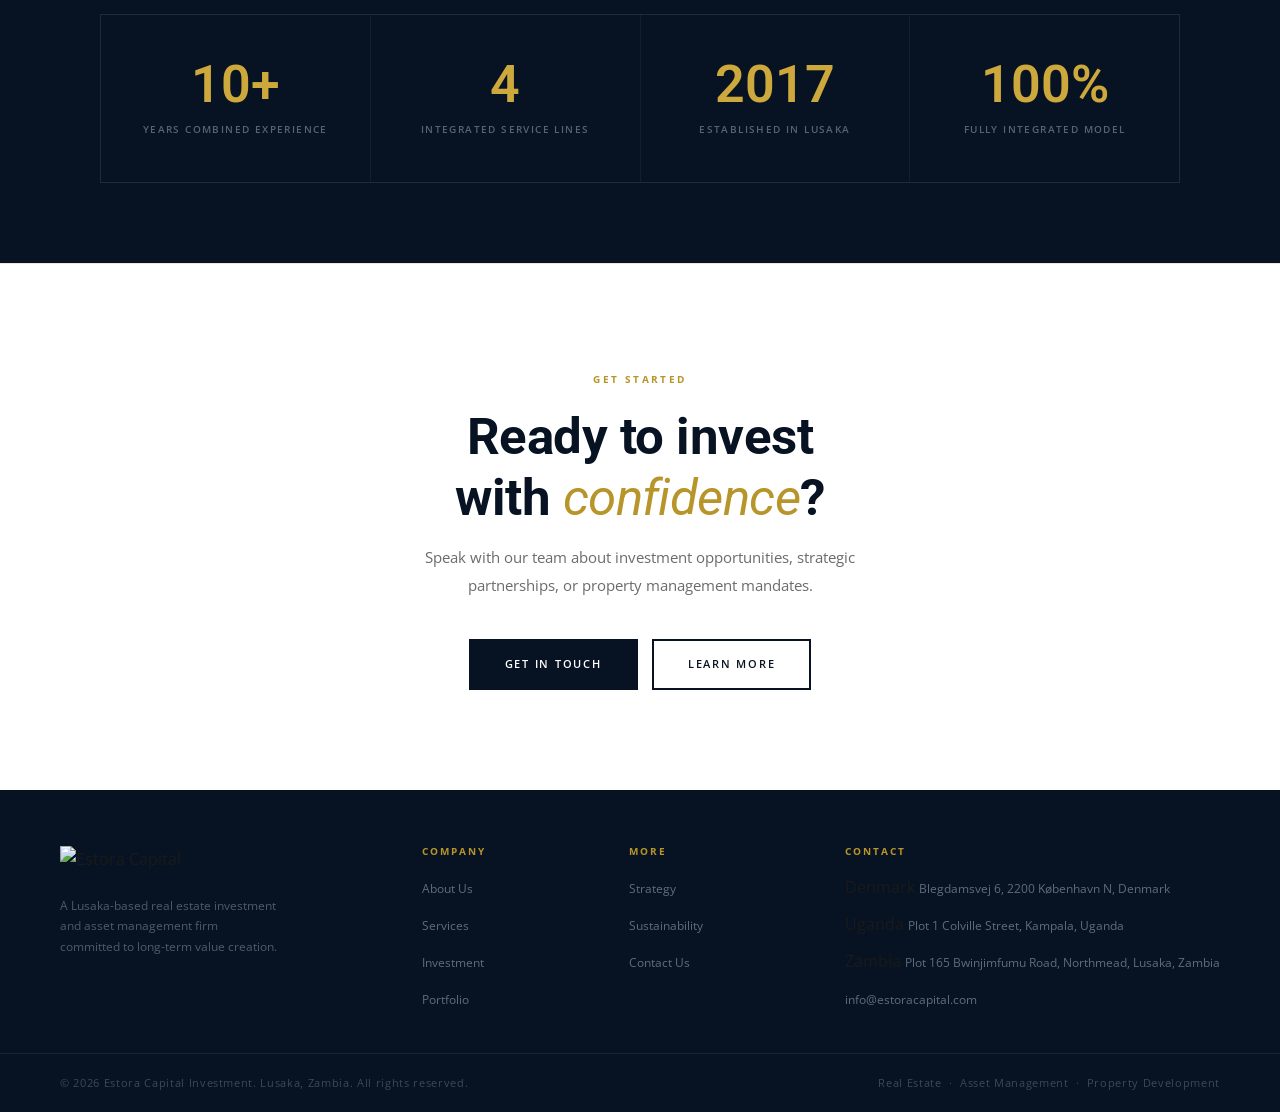
==== commit 6db2c130: "Update footer with new logo and address information Updated footer with new logo and address details" ====
--- a/index.html
+++ b/index.html
@@ -746,7 +746,7 @@
 <footer>
   <div class="footer-top">
     <div>
-      <a href="index.html"><img src="assets/logo.png" alt="Estora Capital Investment" style="height:36px;display:block;margin-bottom:14px;"></a>
+      <a href="index.html"><img src="https://i.imgur.com/wzks9g8.png" alt="Estora Capital" style="height:36px;display:block;margin-bottom:14px;"></a>
       <p class="footer-tagline">A Lusaka-based real estate investment and asset management firm committed to long-term value creation.</p>
     </div>
     <div class="footer-links-group">
@@ -766,10 +766,21 @@
         <li><a href="contact.html">Contact Us</a></li>
       </ul>
     </div>
-    <div class="footer-links-group">
+        <div class="footer-links-group">
       <h4>Contact</h4>
-      <ul class="footer-links">
-        <li><a href="#">Lusaka, Zambia</a></li>
+      <ul class="footer-links footer-addresses">
+        <li>
+          <span class="footer-addr-label">Denmark</span>
+          <a href="#">Blegdamsvej 6, 2200 K&#248;benhavn N, Denmark</a>
+        </li>
+        <li>
+          <span class="footer-addr-label">Uganda</span>
+          <a href="#">Plot 1 Colville Street, Kampala, Uganda</a>
+        </li>
+        <li>
+          <span class="footer-addr-label">Zambia</span>
+          <a href="#">Plot 165 Bwinjimfumu Road, Northmead, Lusaka, Zambia</a>
+        </li>
         <li><a href="mailto:info@estoracapital.com">info@estoracapital.com</a></li>
       </ul>
     </div>
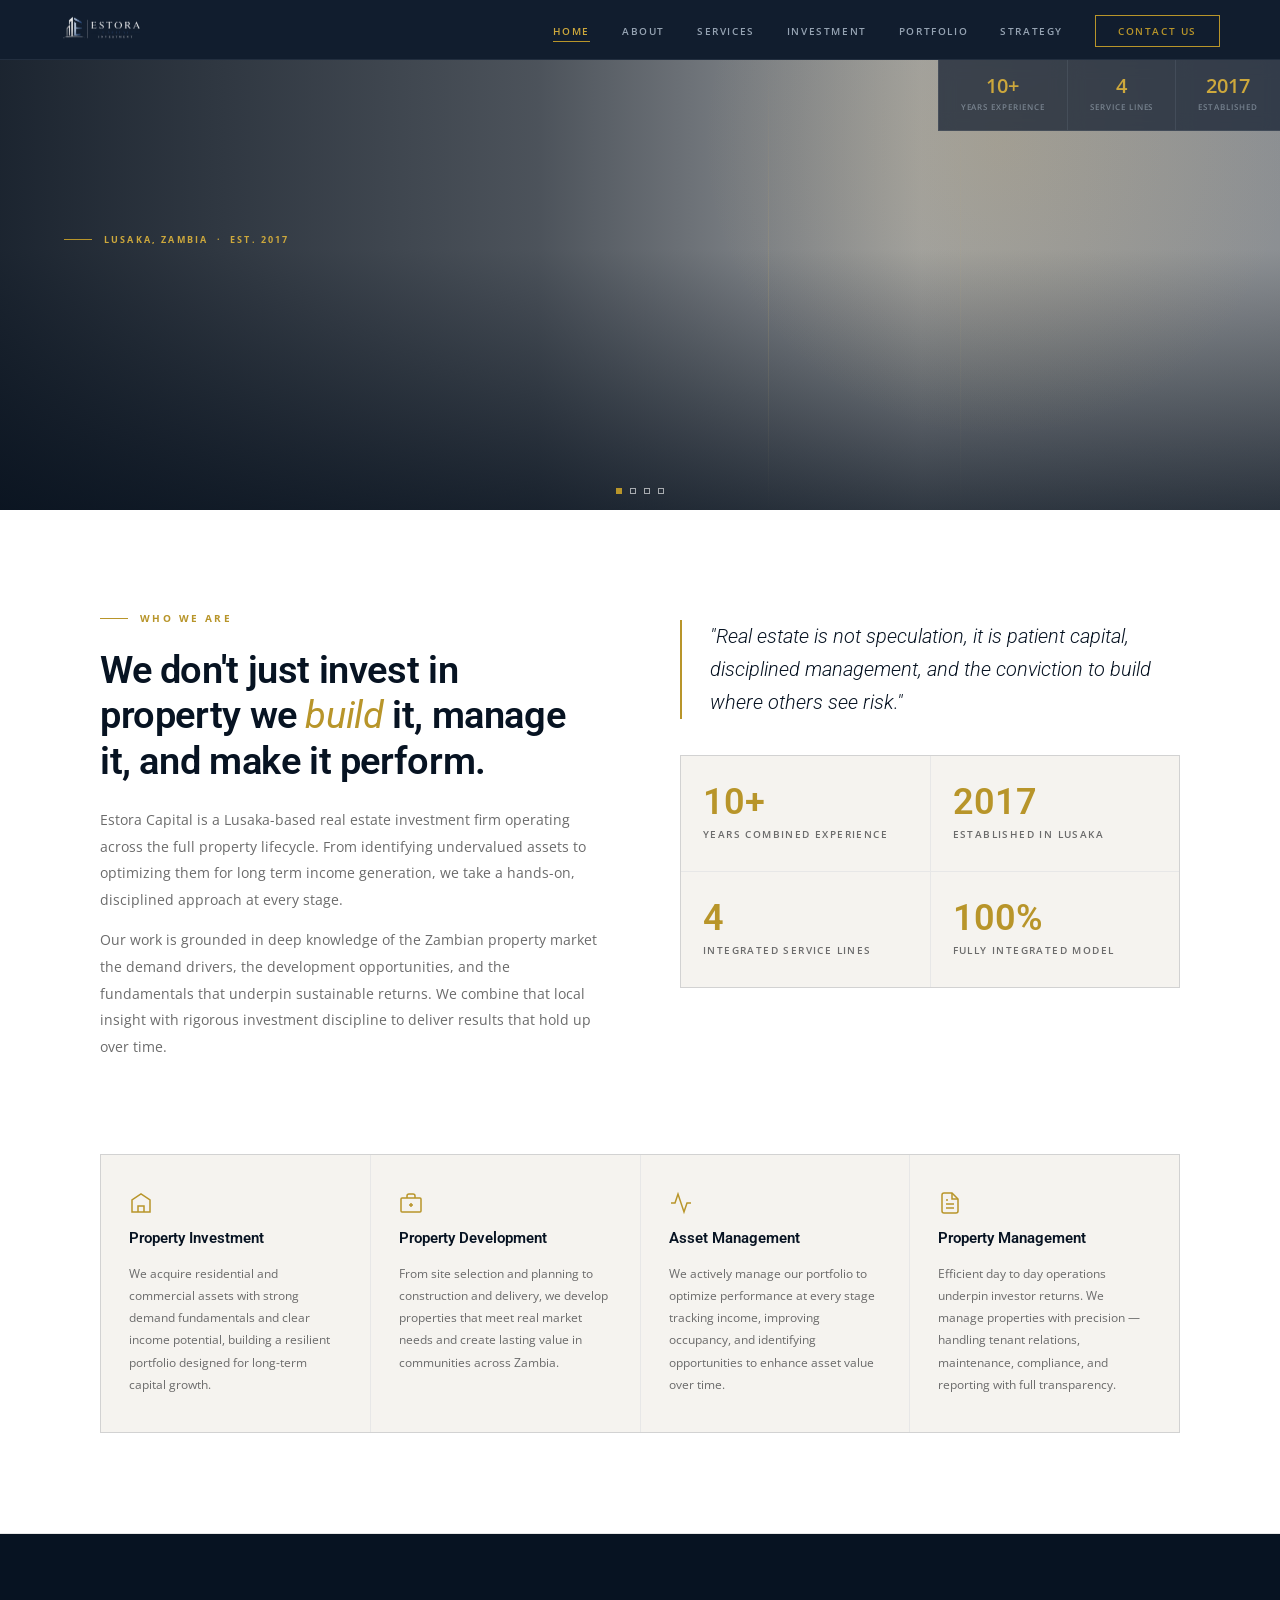
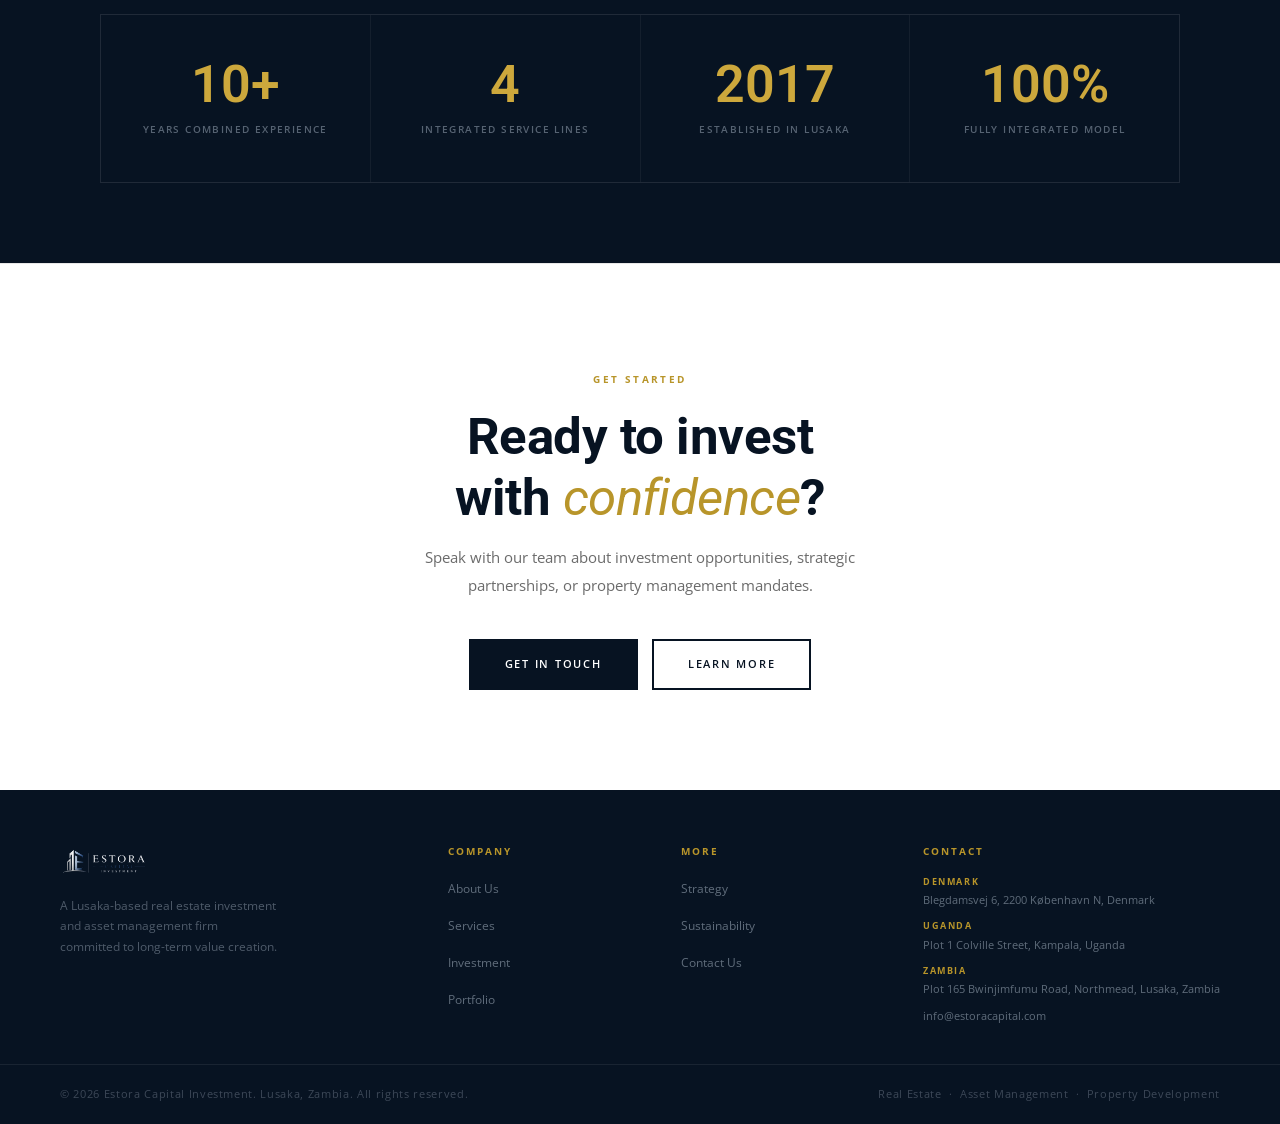
==== commit 54005428: "Update index.html" ====
--- a/index.html
+++ b/index.html
@@ -149,7 +149,7 @@
 .hero-bg { position: absolute; inset: 0; }
 .hero-slide {
   position: absolute; inset: 0;
-  background-position: center center;
+  background-position: top center;
   background-size: cover;
   background-repeat: no-repeat;
   opacity: 0;
@@ -516,11 +516,13 @@
   .footer-top { flex-direction: column; padding: 44px 22px 32px; gap: 32px; }
   .footer-bottom { padding: 18px 22px; justify-content: center; text-align: center; }
   #hero { min-height: 54vh; height: 54vh; }
+  .hero-slide { background-position: center center; }
   .hero-content { left: 4%; width: 78%; max-width: none; bottom: 10%; }
   .hero-eyebrow { display: none; }
   .hero-content h1 { font-size: 17px; margin-bottom: 8px; }
   .hero-sub { display: block; font-size: 10px; line-height: 1.55; max-width: 92%; }
   .hero-text-stage { min-height: 220px; }
+
   .highlights-grid { grid-template-columns: repeat(2,1fr); }
   .body-opener { grid-template-columns: 1fr; gap: 40px; }
   .body-pillars { grid-template-columns: 1fr; }
@@ -533,6 +535,9 @@
   .container { padding: 0 18px; }
   .highlight-cell { padding: 32px 20px; }
 }
+.footer-addresses li { display: flex; flex-direction: column; gap: 2px; }
+.footer-addr-label { font-family: 'Open Sans', sans-serif; font-size: 9px; font-weight: 700; letter-spacing: 0.18em; text-transform: uppercase; color: var(--gold); display: block; }
+.footer-addresses li a { font-size: 11px; line-height: 1.55; }
 </style>
 </head>
 <body>
@@ -746,7 +751,7 @@
 <footer>
   <div class="footer-top">
     <div>
-      <a href="index.html"><img src="https://i.imgur.com/wzks9g8.png" alt="Estora Capital" style="height:36px;display:block;margin-bottom:14px;"></a>
+      <a href="index.html"><img src="assets/logo.png" alt="Estora Capital Investment" style="height:36px;display:block;margin-bottom:14px;"></a>
       <p class="footer-tagline">A Lusaka-based real estate investment and asset management firm committed to long-term value creation.</p>
     </div>
     <div class="footer-links-group">
@@ -766,12 +771,12 @@
         <li><a href="contact.html">Contact Us</a></li>
       </ul>
     </div>
-        <div class="footer-links-group">
+    <div class="footer-links-group">
       <h4>Contact</h4>
       <ul class="footer-links footer-addresses">
         <li>
           <span class="footer-addr-label">Denmark</span>
-          <a href="#">Blegdamsvej 6, 2200 K&#248;benhavn N, Denmark</a>
+          <a href="#">Blegdamsvej 6, 2200 K&oslash;benhavn N, Denmark</a>
         </li>
         <li>
           <span class="footer-addr-label">Uganda</span>
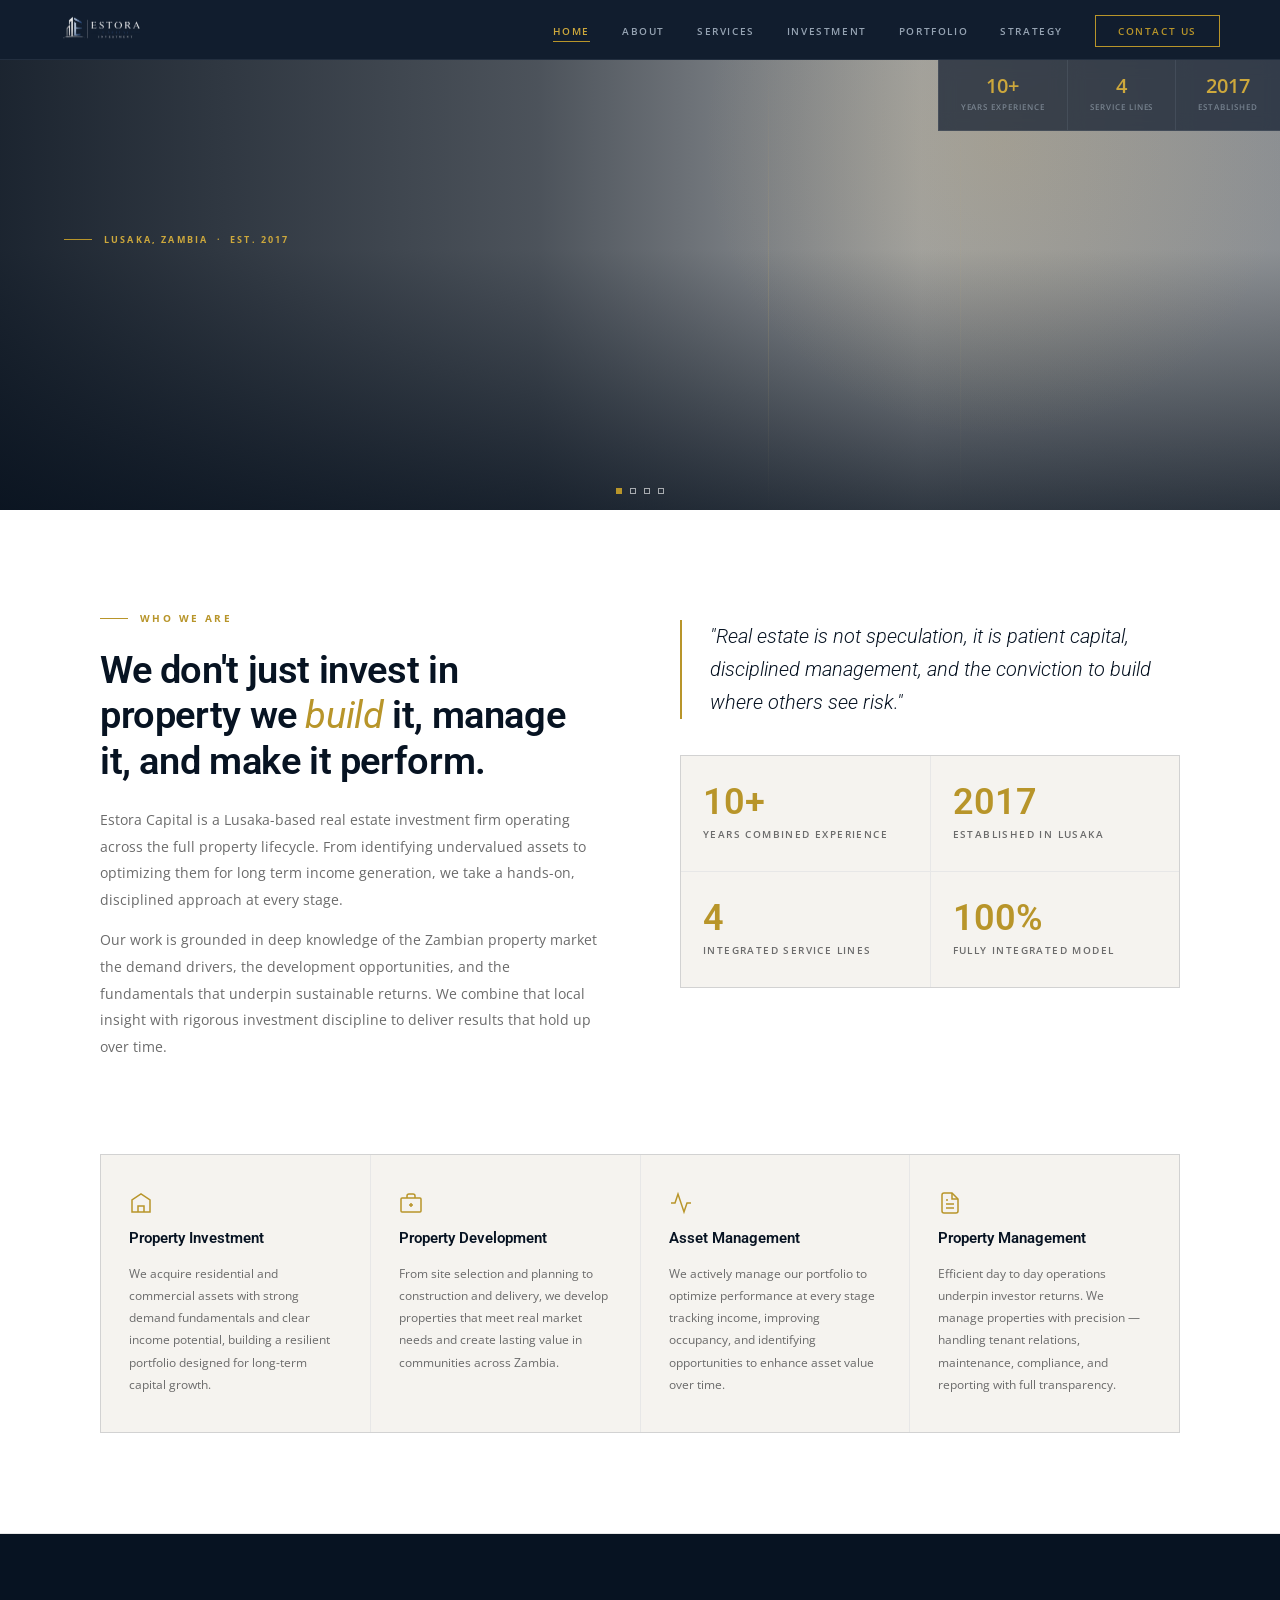
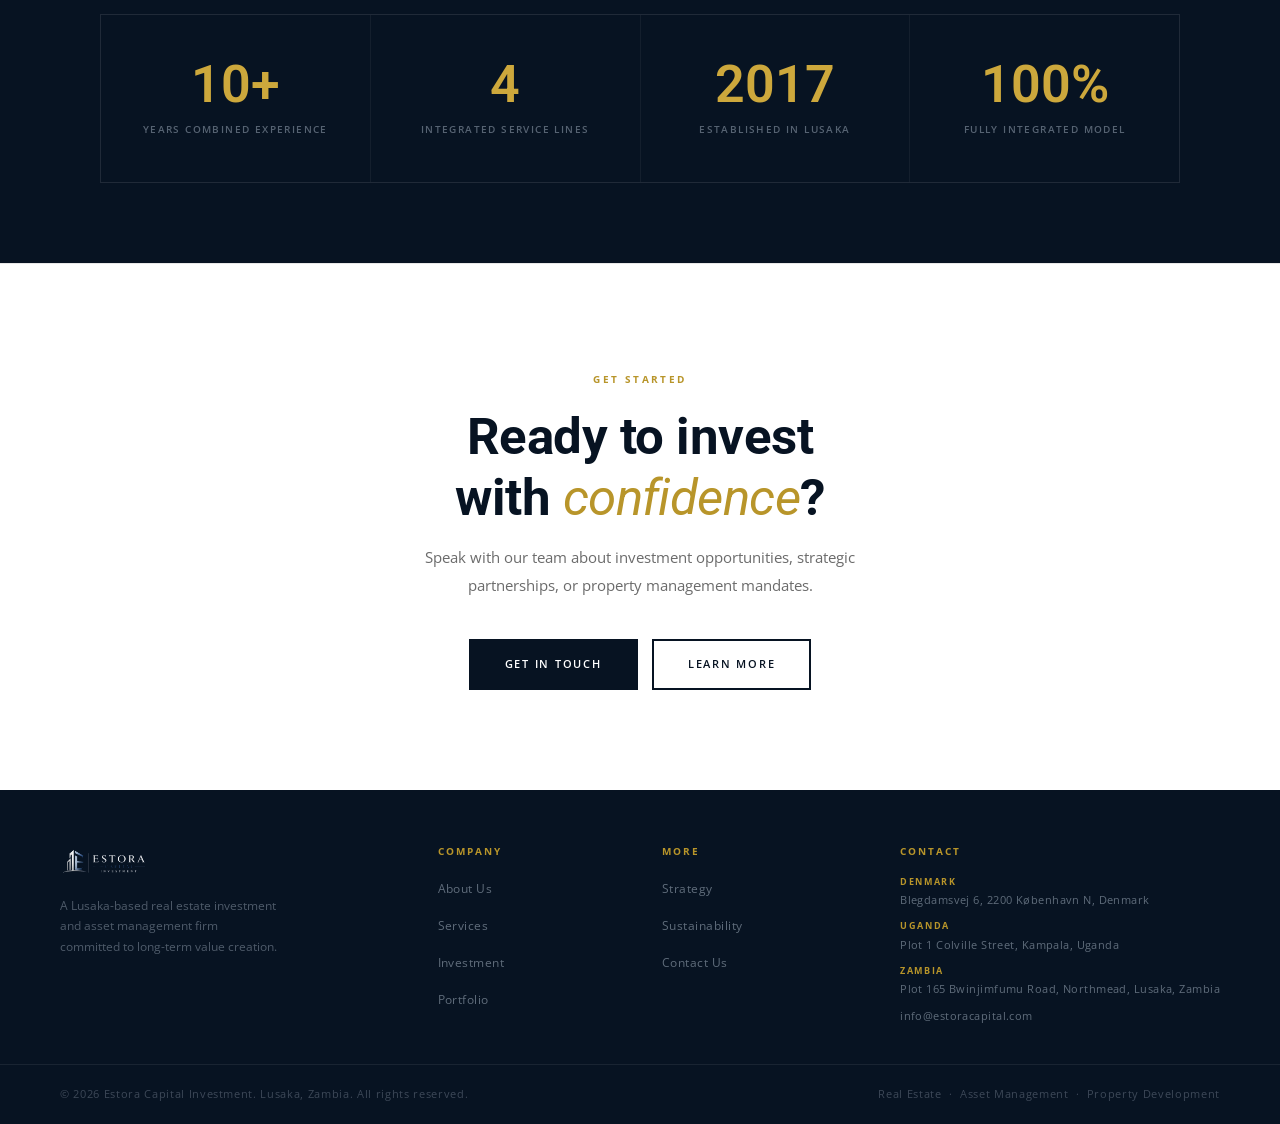
==== commit e8a46654: "Update index.html" ====
--- a/index.html
+++ b/index.html
@@ -474,20 +474,20 @@
   gap: 40px; flex-wrap: wrap;
   border-bottom: 1px solid rgba(255,255,255,0.07);
 }
-.footer-tagline { font-size: 12px; color: rgba(184,197,212,0.4); max-width: 220px; line-height: 1.7; }
+.footer-tagline { font-family: 'Open Sans', sans-serif; font-size: 12px; color: rgba(184,197,212,0.4); max-width: 220px; line-height: 1.7; }
 .footer-links-group h4 {
   font-family: 'Open Sans', sans-serif; font-size: 10px; font-weight: 700;
   letter-spacing: 0.2em; text-transform: uppercase; color: var(--gold); margin-bottom: 16px;
 }
 .footer-links { display: flex; flex-direction: column; gap: 10px; list-style: none; }
-.footer-links a { font-size: 12px; color: rgba(184,197,212,0.5); text-decoration: none; transition: color 0.3s; }
+.footer-links a { font-family: 'Open Sans', sans-serif; font-size: 12px; color: rgba(184,197,212,0.5); text-decoration: none; transition: color 0.3s; letter-spacing: 0.04em; }
 .footer-links a:hover { color: var(--gold); }
 .footer-bottom {
   padding: 20px 60px;
   display: flex; justify-content: space-between; align-items: center;
   flex-wrap: wrap; gap: 12px;
 }
-.footer-copy { font-size: 11px; color: rgba(184,197,212,0.3); letter-spacing: 0.06em; }
+.footer-copy { font-family: 'Open Sans', sans-serif; font-size: 11px; color: rgba(184,197,212,0.3); letter-spacing: 0.06em; }
 
 /* ANIMATIONS */
 @keyframes fadeUp { from { opacity:0; transform:translateY(18px); } to { opacity:1; transform:none; } }
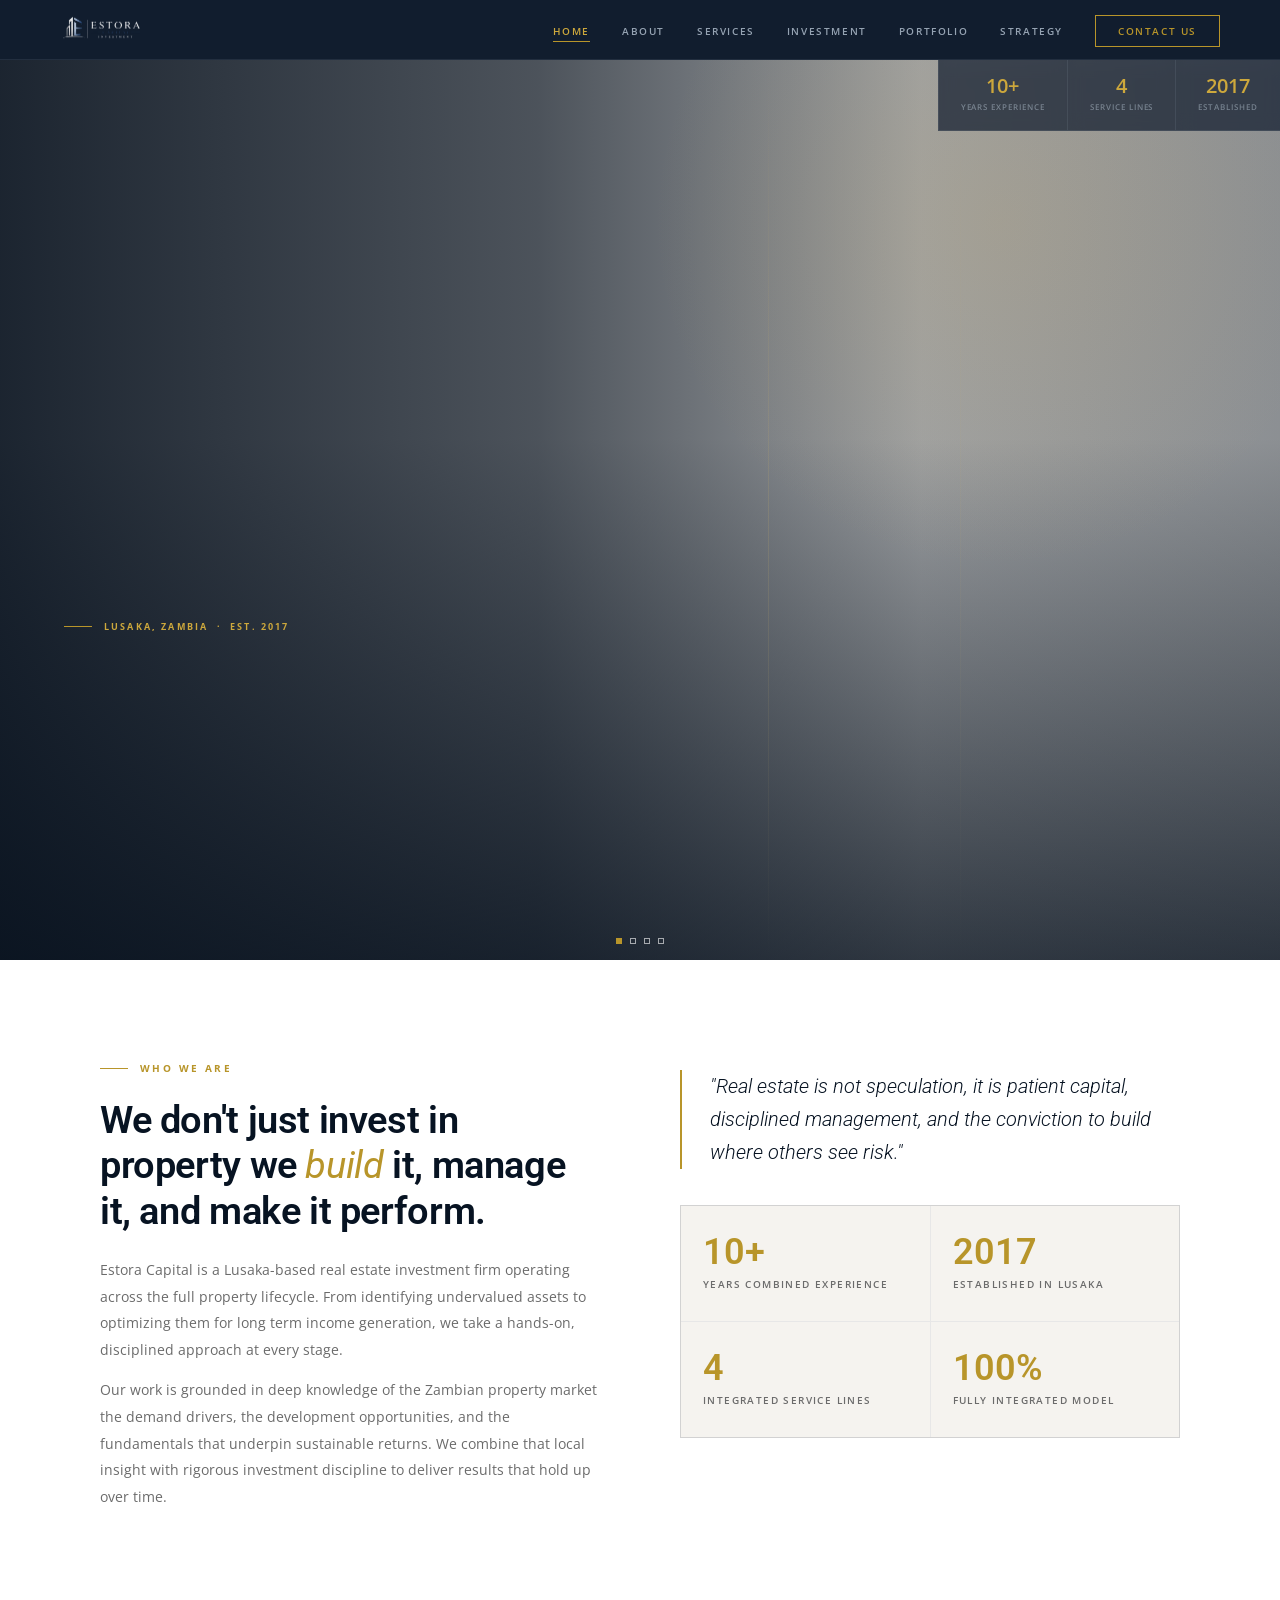
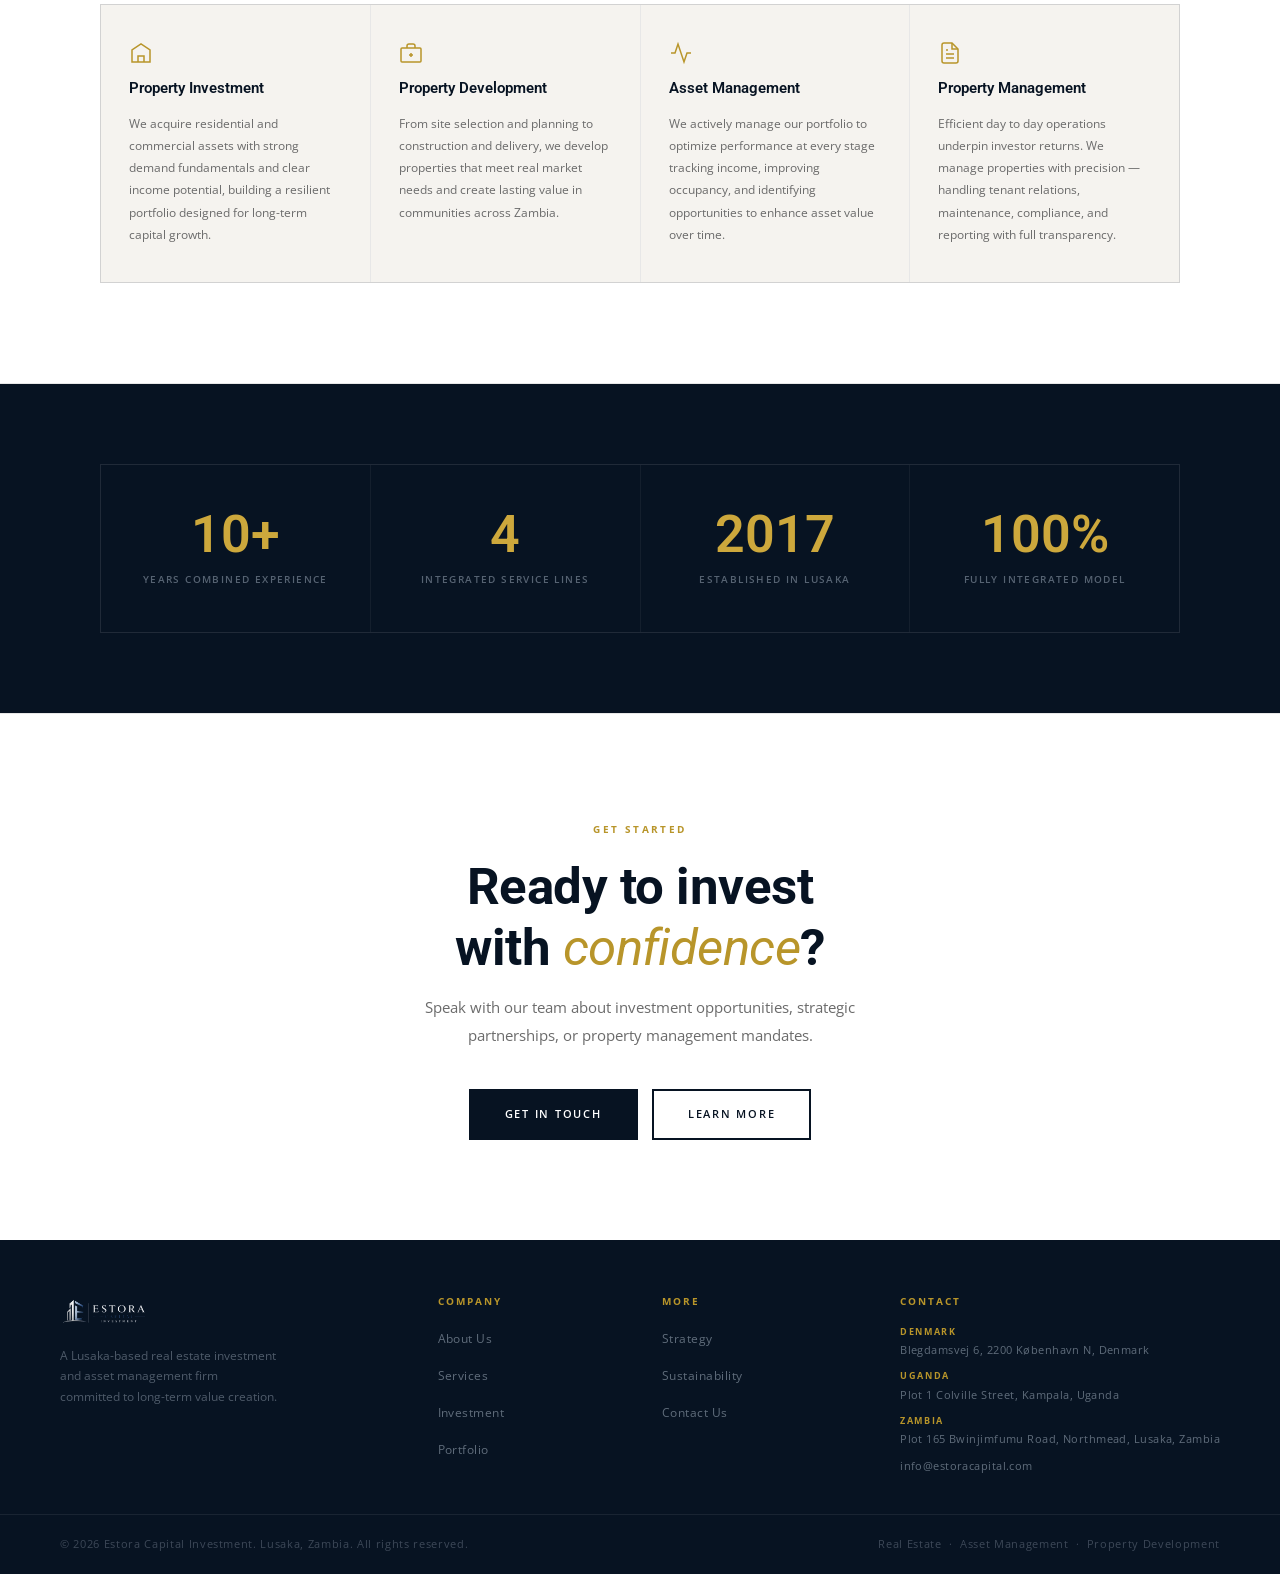
==== commit 0625caa6: "Update index.html" ====
--- a/index.html
+++ b/index.html
@@ -140,7 +140,7 @@
    HERO
    ══════════════════════════════════════════ */
 #hero {
-  height: 50vh; min-height: 280px;
+  height: 100vh; min-height: 500px;
   display: flex; flex-direction: column; justify-content: flex-end;
   position: relative; overflow: hidden; padding: 0;
 }
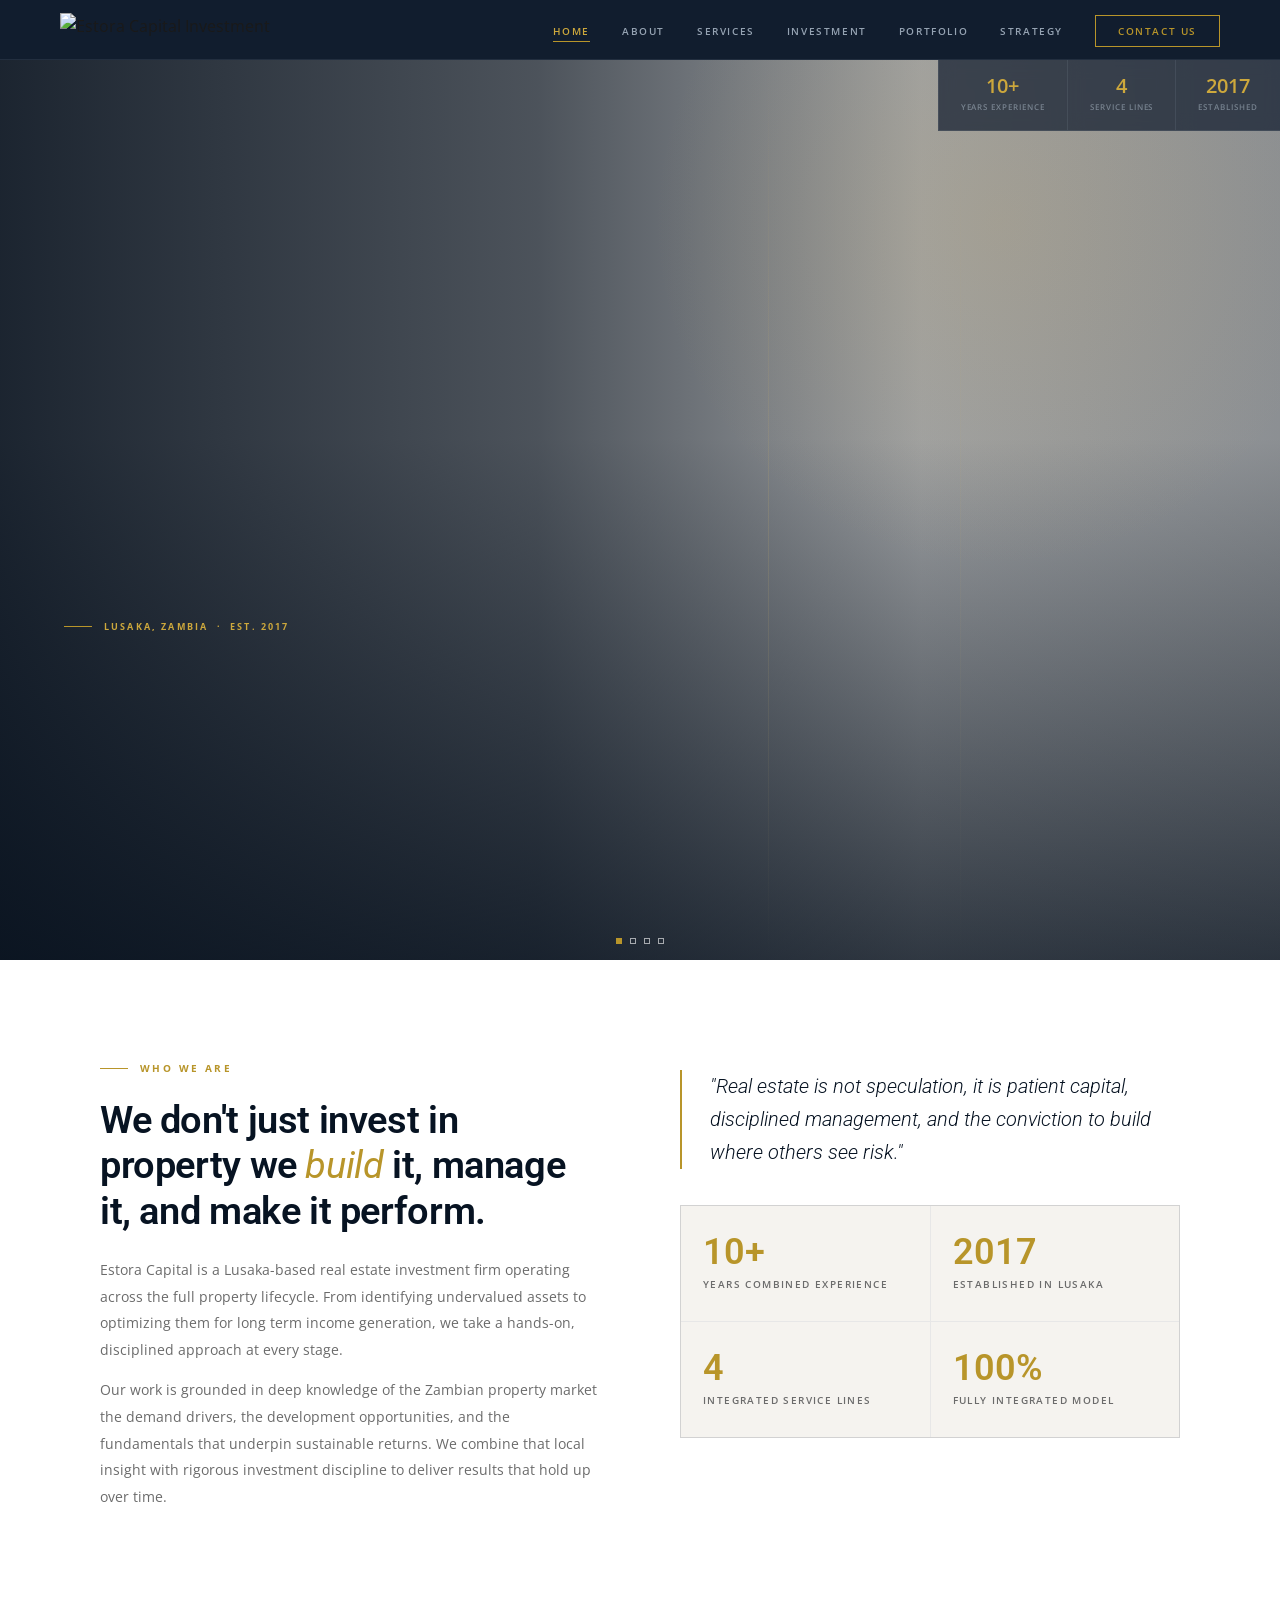
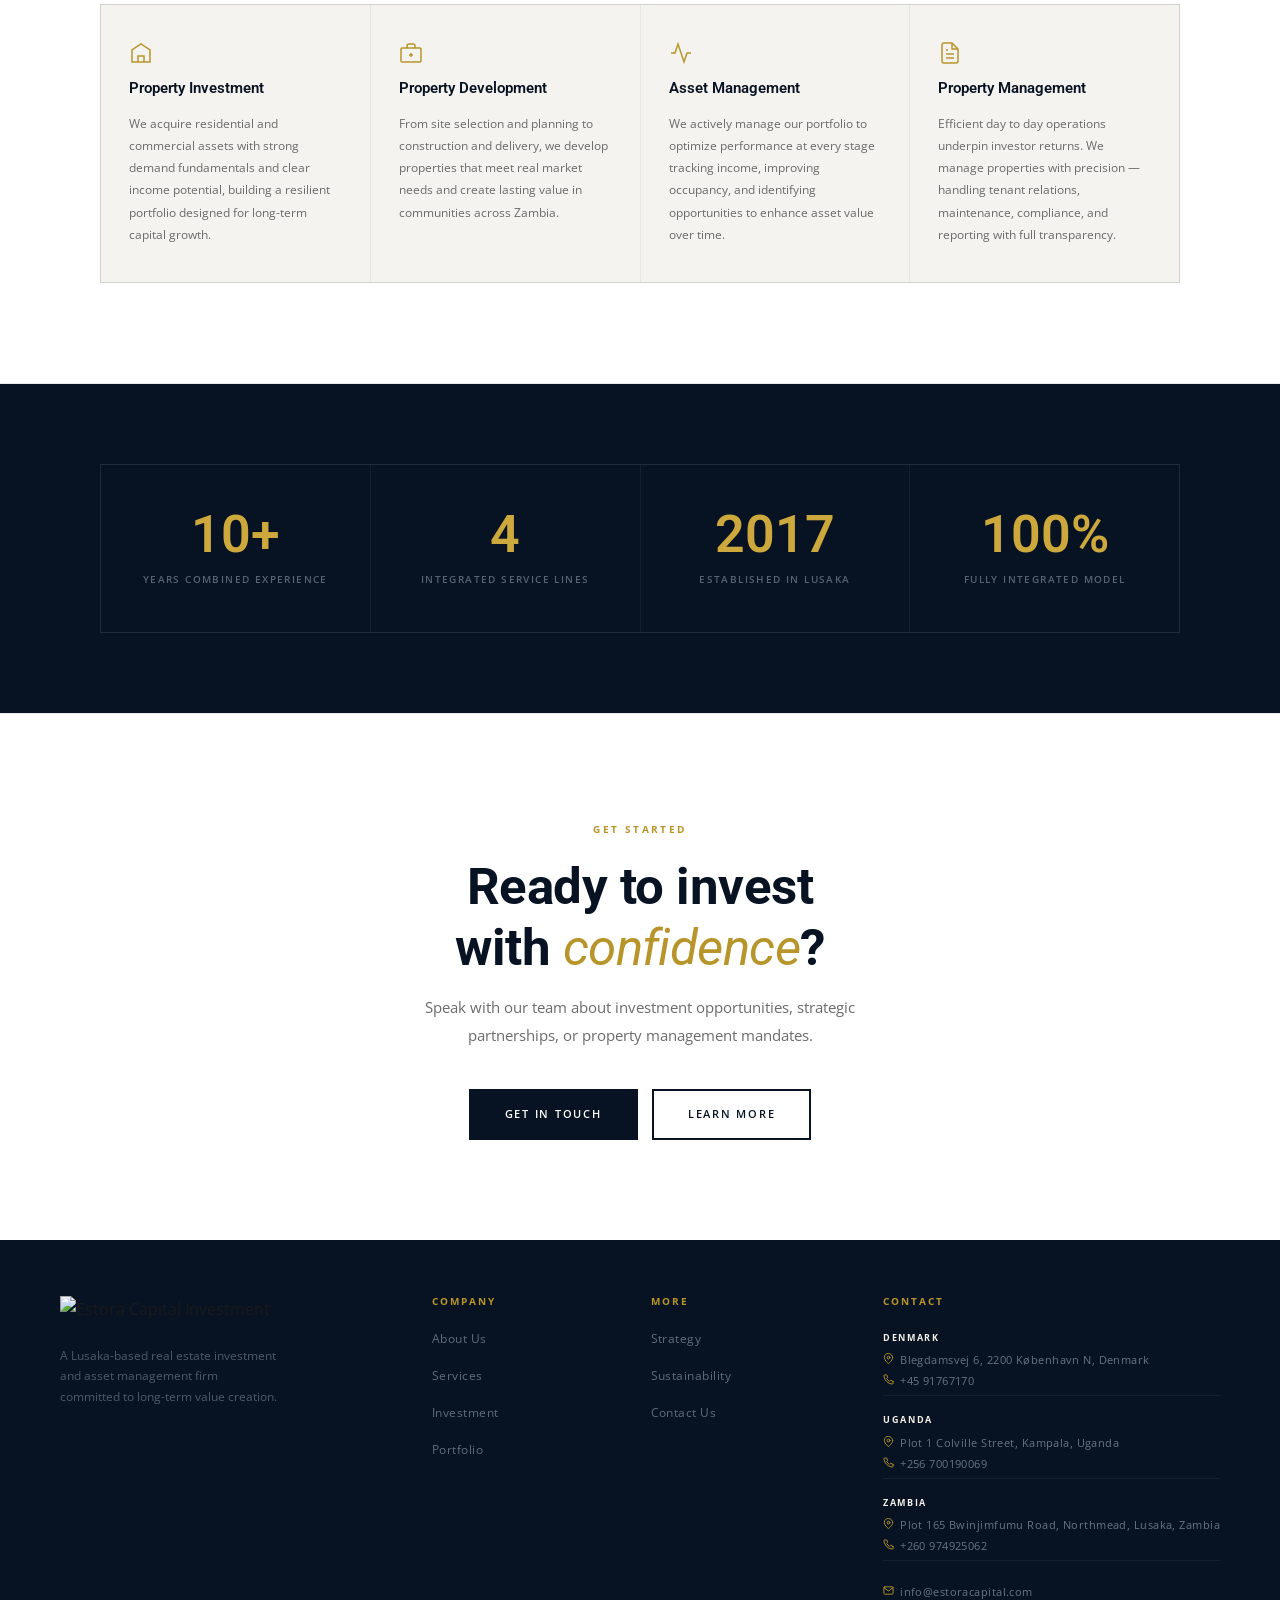
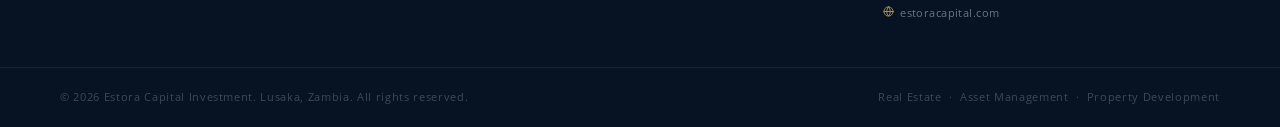
==== commit 7b80f9b1: "Update index.html" ====
--- a/index.html
+++ b/index.html
@@ -4,7 +4,7 @@
 <meta charset="UTF-8">
 <meta name="viewport" content="width=device-width, initial-scale=1.0">
 <title>Estora Capital Investment — Lusaka, Zambia</title>
-<link rel="icon" type="image/png" href="assets/logo.png">
+<link rel="icon" type="image/png" href="https://i.imgur.com/ZSgjSrR.png">
 <link rel="preconnect" href="https://fonts.googleapis.com">
 <link rel="preconnect" href="https://fonts.gstatic.com" crossorigin>
 <link href="https://fonts.googleapis.com/css2?family=Roboto:ital,wght@0,300;0,400;0,500;0,600;0,700;1,300;1,400&family=Open+Sans:wght@300;400;500;600;700&display=swap" rel="stylesheet">
@@ -535,16 +535,34 @@
   .container { padding: 0 18px; }
   .highlight-cell { padding: 32px 20px; }
 }
-.footer-addresses li { display: flex; flex-direction: column; gap: 2px; }
-.footer-addr-label { font-family: 'Open Sans', sans-serif; font-size: 9px; font-weight: 700; letter-spacing: 0.18em; text-transform: uppercase; color: var(--gold); display: block; }
-.footer-addresses li a { font-size: 11px; line-height: 1.55; }
+
+.footer-addresses li {
+  display: flex; flex-direction: column; gap: 4px; padding: 6px 0;
+  border-bottom: 1px solid rgba(255,255,255,0.05);
+}
+.footer-addresses li:last-child { border-bottom: none; }
+.footer-addr-label {
+  font-family: 'Open Sans', sans-serif; font-size: 9px; font-weight: 700;
+  letter-spacing: 0.18em; text-transform: uppercase;
+  color: #F5F0E8;
+  display: block; margin-bottom: 2px;
+}
+.footer-addr-line {
+  display: flex; align-items: flex-start; gap: 6px;
+}
+.footer-addr-line a {
+  font-size: 11px !important; line-height: 1.55; color: rgba(184,197,212,0.55) !important;
+}
+.footer-addr-line a:hover { color: var(--gold) !important; }
+.footer-contact-info { margin-top: 6px; }
+
 </style>
 </head>
 <body>
 
 <!-- NAV -->
 <nav>
-  <a href="index.html" class="nav-logo"><img src="assets/logo.png" alt="Estora Capital Investment"></a>
+  <a href="index.html" class="nav-logo"><img src="https://i.imgur.com/ZSgjSrR.png" alt="Estora Capital Investment"></a>
   <ul class="nav-links">
     <li><a href="index.html" class="active">Home</a></li>
     <li><a href="about.html">About</a></li>
@@ -573,7 +591,7 @@
     <div class="hero-slide" style="background-image:url('https://i.imgur.com/w7iVKMV.jpeg');"></div>
     <div class="hero-slide" style="background-image:url('https://i.imgur.com/G70Ve7a.jpeg');"></div>
     <div class="hero-slide" style="background-image:url('https://i.imgur.com/x2KAlVI.jpeg');"></div>
-    <div class="hero-slide" style="background-image:url('https://i.imgur.com/x2KAlVI.jpeg');"></div>
+    <div class="hero-slide" style="background-image:url('https://i.imgur.com/9WaunAE.jpeg');"></div>
   </div>
   <div class="hero-tint"></div>
   <div class="hero-gradient"></div>
@@ -751,7 +769,7 @@
 <footer>
   <div class="footer-top">
     <div>
-      <a href="index.html"><img src="assets/logo.png" alt="Estora Capital Investment" style="height:36px;display:block;margin-bottom:14px;"></a>
+      <a href="index.html"><img src="https://i.imgur.com/ZSgjSrR.png" alt="Estora Capital Investment" style="height:36px;display:block;margin-bottom:14px;"></a>
       <p class="footer-tagline">A Lusaka-based real estate investment and asset management firm committed to long-term value creation.</p>
     </div>
     <div class="footer-links-group">
@@ -771,22 +789,52 @@
         <li><a href="contact.html">Contact Us</a></li>
       </ul>
     </div>
-    <div class="footer-links-group">
+        <div class="footer-links-group">
       <h4>Contact</h4>
       <ul class="footer-links footer-addresses">
         <li>
           <span class="footer-addr-label">Denmark</span>
-          <a href="#">Blegdamsvej 6, 2200 K&oslash;benhavn N, Denmark</a>
+          <span class="footer-addr-line">
+            <svg width="11" height="11" viewBox="0 0 24 24" fill="none" stroke="currentColor" stroke-width="2" stroke-linecap="round" stroke-linejoin="round" style="flex-shrink:0;margin-top:2px;color:var(--gold)"><path d="M21 10c0 7-9 13-9 13S3 17 3 10a9 9 0 0 1 18 0z"/><circle cx="12" cy="10" r="3"/></svg>
+            <a href="#">Blegdamsvej 6, 2200 K&#248;benhavn N, Denmark</a>
+          </span>
+          <span class="footer-addr-line">
+            <svg width="11" height="11" viewBox="0 0 24 24" fill="none" stroke="currentColor" stroke-width="2" stroke-linecap="round" stroke-linejoin="round" style="flex-shrink:0;margin-top:2px;color:var(--gold)"><path d="M22 16.92v3a2 2 0 0 1-2.18 2 19.79 19.79 0 0 1-8.63-3.07 19.5 19.5 0 0 1-6-6A19.79 19.79 0 0 1 2.12 4.18 2 2 0 0 1 4.11 2h3a2 2 0 0 1 2 1.72c.127.96.361 1.903.7 2.81a2 2 0 0 1-.45 2.11L8.09 9.91a16 16 0 0 0 6 6l1.27-1.27a2 2 0 0 1 2.11-.45c.907.339 1.85.573 2.81.7A2 2 0 0 1 22 16.92z"/></svg>
+            <a href="tel:+4591767170">+45 91767170</a>
+          </span>
         </li>
         <li>
           <span class="footer-addr-label">Uganda</span>
-          <a href="#">Plot 1 Colville Street, Kampala, Uganda</a>
+          <span class="footer-addr-line">
+            <svg width="11" height="11" viewBox="0 0 24 24" fill="none" stroke="currentColor" stroke-width="2" stroke-linecap="round" stroke-linejoin="round" style="flex-shrink:0;margin-top:2px;color:var(--gold)"><path d="M21 10c0 7-9 13-9 13S3 17 3 10a9 9 0 0 1 18 0z"/><circle cx="12" cy="10" r="3"/></svg>
+            <a href="#">Plot 1 Colville Street, Kampala, Uganda</a>
+          </span>
+          <span class="footer-addr-line">
+            <svg width="11" height="11" viewBox="0 0 24 24" fill="none" stroke="currentColor" stroke-width="2" stroke-linecap="round" stroke-linejoin="round" style="flex-shrink:0;margin-top:2px;color:var(--gold)"><path d="M22 16.92v3a2 2 0 0 1-2.18 2 19.79 19.79 0 0 1-8.63-3.07 19.5 19.5 0 0 1-6-6A19.79 19.79 0 0 1 2.12 4.18 2 2 0 0 1 4.11 2h3a2 2 0 0 1 2 1.72c.127.96.361 1.903.7 2.81a2 2 0 0 1-.45 2.11L8.09 9.91a16 16 0 0 0 6 6l1.27-1.27a2 2 0 0 1 2.11-.45c.907.339 1.85.573 2.81.7A2 2 0 0 1 22 16.92z"/></svg>
+            <a href="tel:+256700190069">+256 700190069</a>
+          </span>
         </li>
         <li>
           <span class="footer-addr-label">Zambia</span>
-          <a href="#">Plot 165 Bwinjimfumu Road, Northmead, Lusaka, Zambia</a>
+          <span class="footer-addr-line">
+            <svg width="11" height="11" viewBox="0 0 24 24" fill="none" stroke="currentColor" stroke-width="2" stroke-linecap="round" stroke-linejoin="round" style="flex-shrink:0;margin-top:2px;color:var(--gold)"><path d="M21 10c0 7-9 13-9 13S3 17 3 10a9 9 0 0 1 18 0z"/><circle cx="12" cy="10" r="3"/></svg>
+            <a href="#">Plot 165 Bwinjimfumu Road, Northmead, Lusaka, Zambia</a>
+          </span>
+          <span class="footer-addr-line">
+            <svg width="11" height="11" viewBox="0 0 24 24" fill="none" stroke="currentColor" stroke-width="2" stroke-linecap="round" stroke-linejoin="round" style="flex-shrink:0;margin-top:2px;color:var(--gold)"><path d="M22 16.92v3a2 2 0 0 1-2.18 2 19.79 19.79 0 0 1-8.63-3.07 19.5 19.5 0 0 1-6-6A19.79 19.79 0 0 1 2.12 4.18 2 2 0 0 1 4.11 2h3a2 2 0 0 1 2 1.72c.127.96.361 1.903.7 2.81a2 2 0 0 1-.45 2.11L8.09 9.91a16 16 0 0 0 6 6l1.27-1.27a2 2 0 0 1 2.11-.45c.907.339 1.85.573 2.81.7A2 2 0 0 1 22 16.92z"/></svg>
+            <a href="tel:+260974925062">+260 974925062</a>
+          </span>
         </li>
-        <li><a href="mailto:info@estoracapital.com">info@estoracapital.com</a></li>
+        <li class="footer-contact-info">
+          <span class="footer-addr-line">
+            <svg width="11" height="11" viewBox="0 0 24 24" fill="none" stroke="currentColor" stroke-width="2" stroke-linecap="round" stroke-linejoin="round" style="flex-shrink:0;margin-top:2px;color:var(--gold)"><path d="M4 4h16c1.1 0 2 .9 2 2v12c0 1.1-.9 2-2 2H4c-1.1 0-2-.9-2-2V6c0-1.1.9-2 2-2z"/><polyline points="22,6 12,13 2,6"/></svg>
+            <a href="mailto:info@estoracapital.com">info@estoracapital.com</a>
+          </span>
+          <span class="footer-addr-line">
+            <svg width="11" height="11" viewBox="0 0 24 24" fill="none" stroke="currentColor" stroke-width="2" stroke-linecap="round" stroke-linejoin="round" style="flex-shrink:0;margin-top:2px;color:var(--gold)"><circle cx="12" cy="12" r="10"/><path d="M2 12h20M12 2a15.3 15.3 0 0 1 4 10 15.3 15.3 0 0 1-4 10 15.3 15.3 0 0 1-4-10 15.3 15.3 0 0 1 4-10z"/></svg>
+            <a href="https://estoracapital.com" target="_blank" rel="noopener">estoracapital.com</a>
+          </span>
+        </li>
       </ul>
     </div>
   </div>
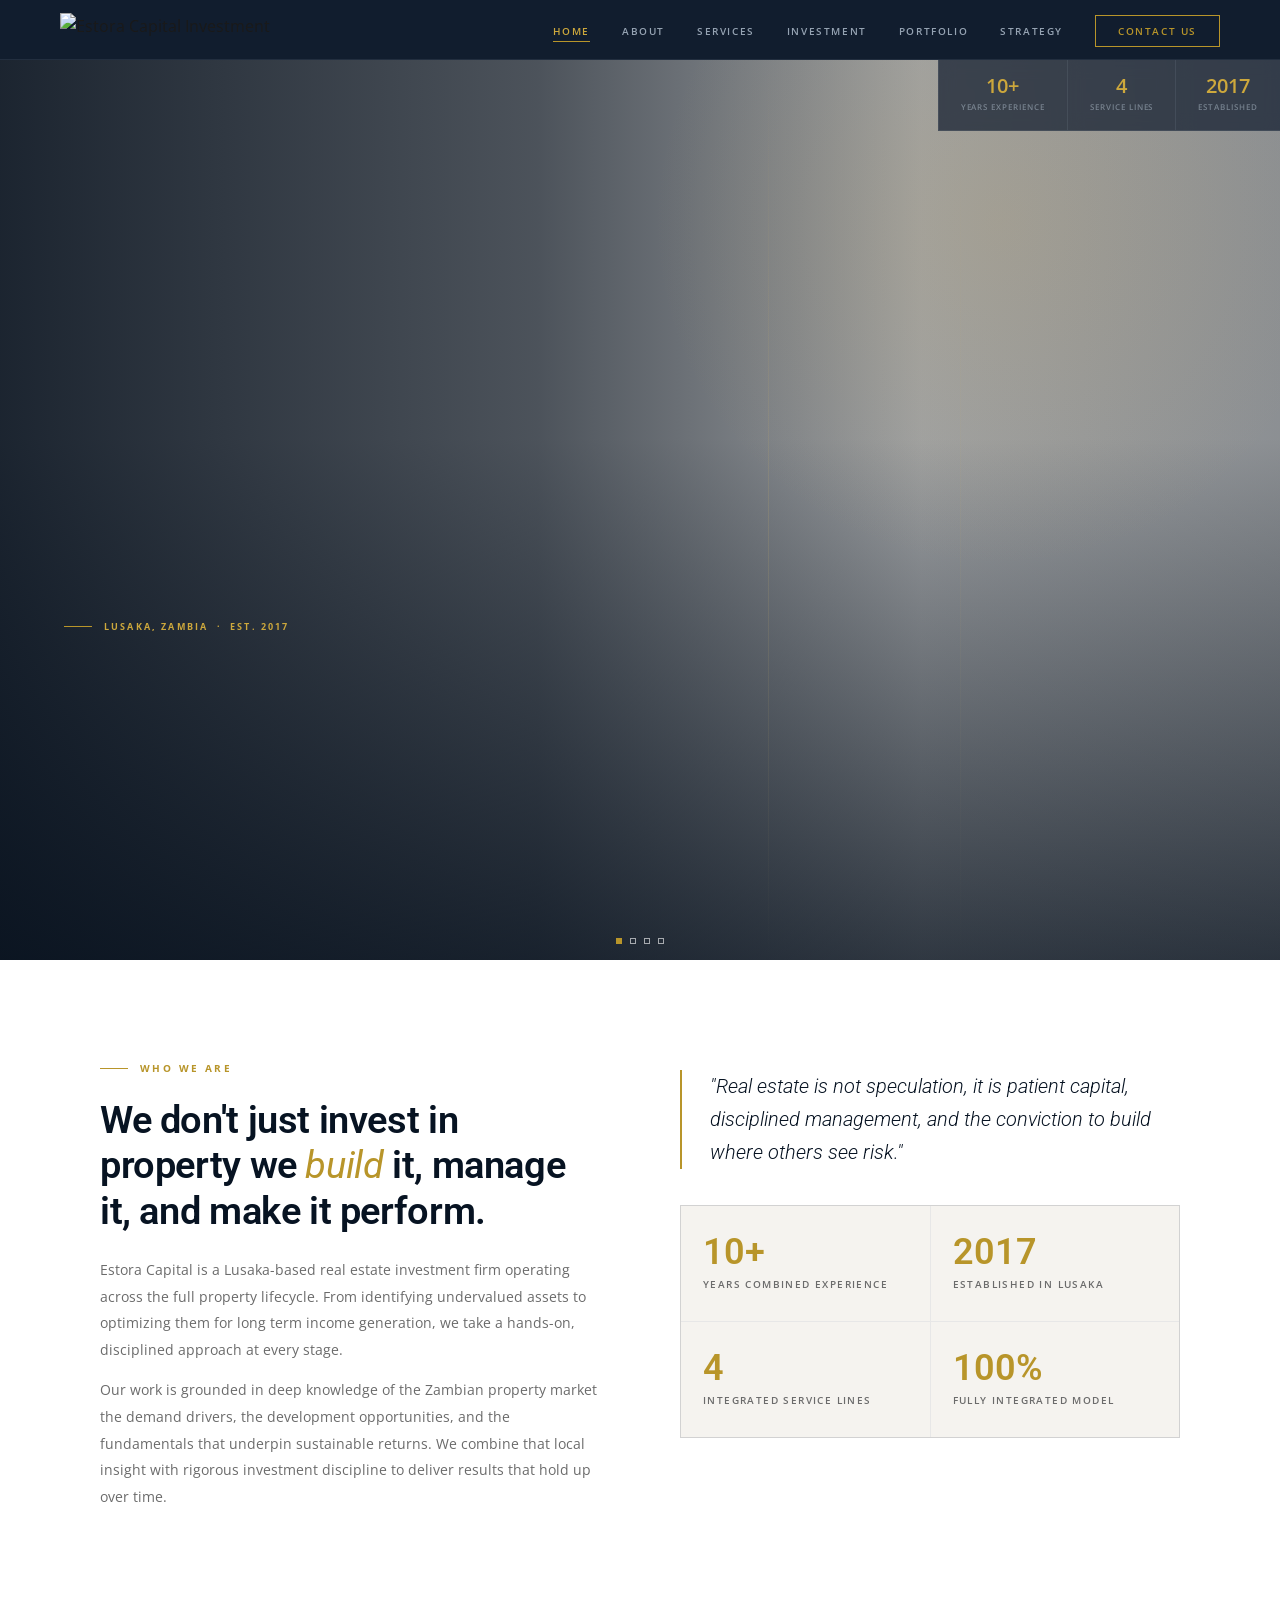
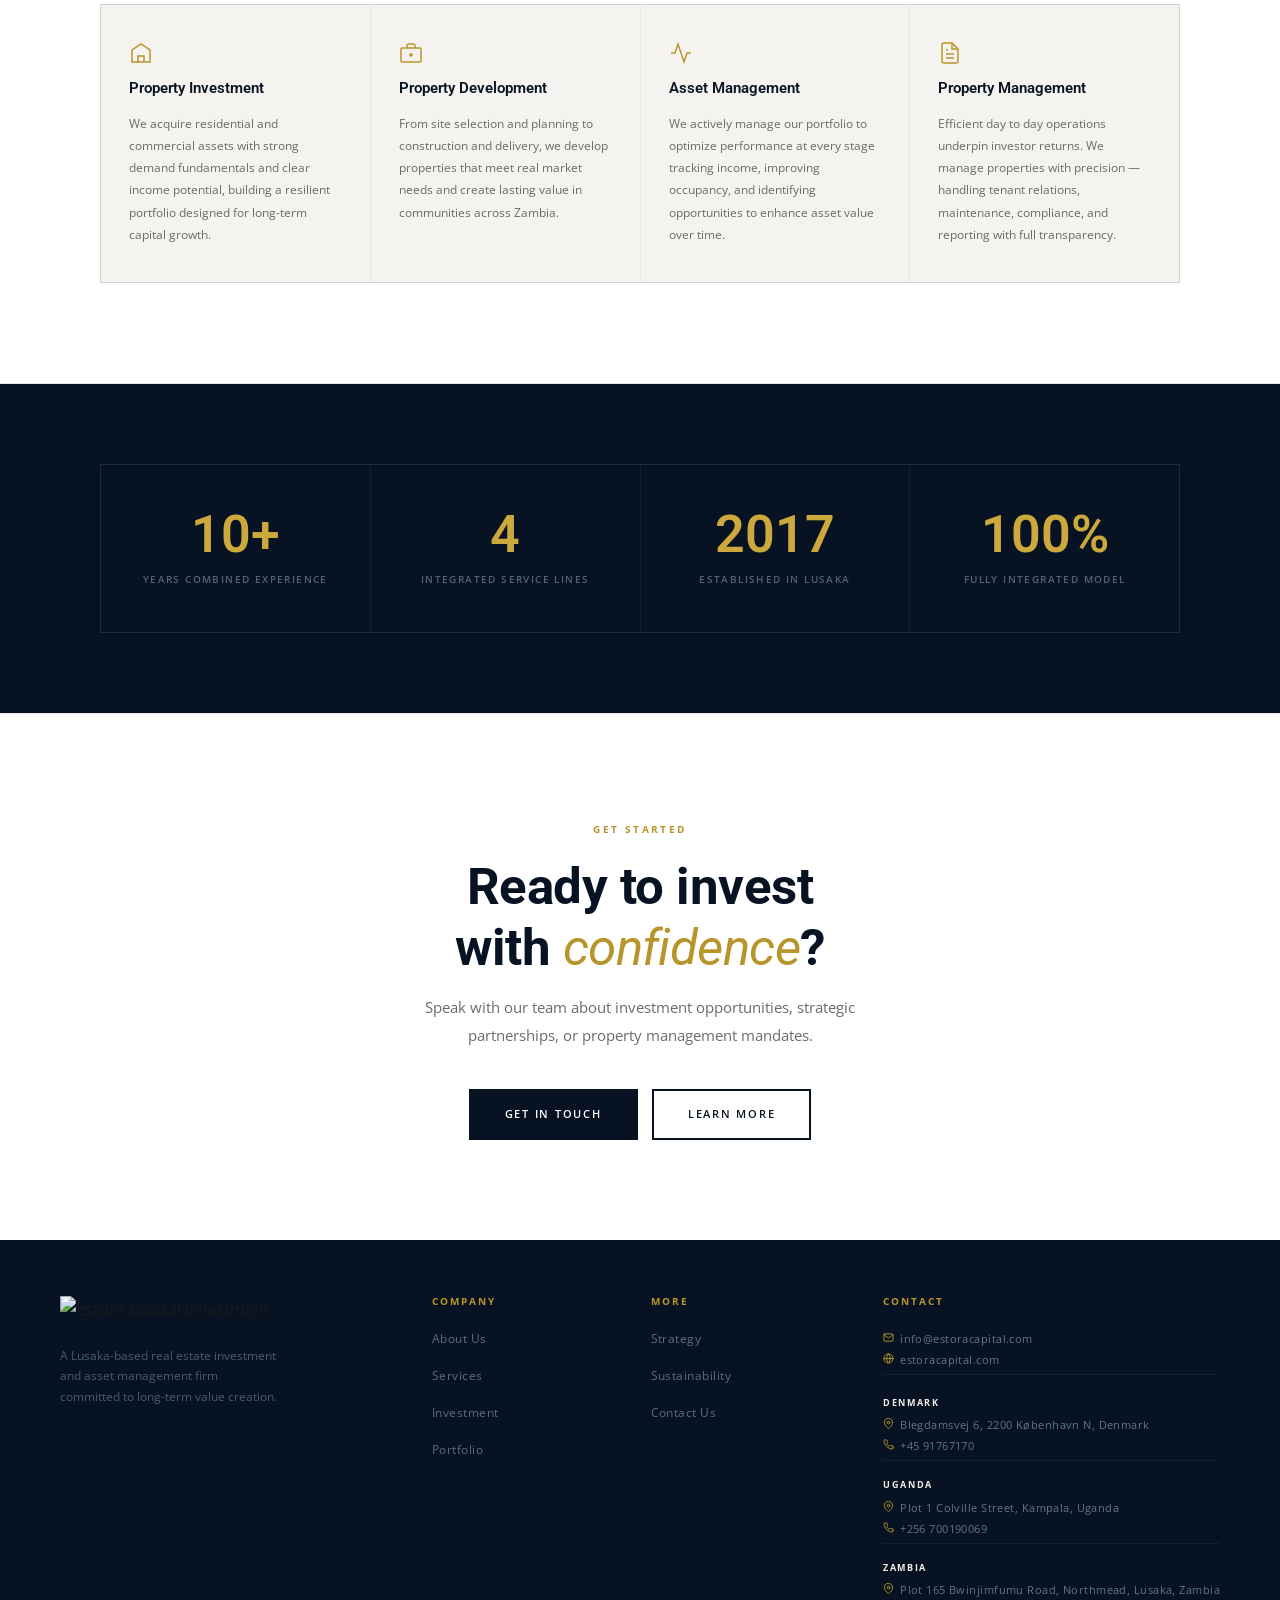
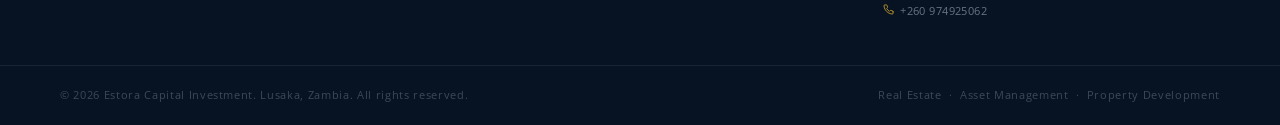
==== commit 571c53a9: "Update index.html" ====
--- a/index.html
+++ b/index.html
@@ -554,7 +554,7 @@
   font-size: 11px !important; line-height: 1.55; color: rgba(184,197,212,0.55) !important;
 }
 .footer-addr-line a:hover { color: var(--gold) !important; }
-.footer-contact-info { margin-top: 6px; }
+.footer-contact-info { margin-bottom: 6px; }
 
 </style>
 </head>
@@ -792,6 +792,16 @@
         <div class="footer-links-group">
       <h4>Contact</h4>
       <ul class="footer-links footer-addresses">
+        <li class="footer-contact-info" style="margin-bottom:4px;">
+          <span class="footer-addr-line">
+            <svg width="11" height="11" viewBox="0 0 24 24" fill="none" stroke="currentColor" stroke-width="2" stroke-linecap="round" stroke-linejoin="round" style="flex-shrink:0;margin-top:2px;color:var(--gold)"><path d="M4 4h16c1.1 0 2 .9 2 2v12c0 1.1-.9 2-2 2H4c-1.1 0-2-.9-2-2V6c0-1.1.9-2 2-2z"/><polyline points="22,6 12,13 2,6"/></svg>
+            <a href="mailto:info@estoracapital.com">info@estoracapital.com</a>
+          </span>
+          <span class="footer-addr-line">
+            <svg width="11" height="11" viewBox="0 0 24 24" fill="none" stroke="currentColor" stroke-width="2" stroke-linecap="round" stroke-linejoin="round" style="flex-shrink:0;margin-top:2px;color:var(--gold)"><circle cx="12" cy="12" r="10"/><path d="M2 12h20M12 2a15.3 15.3 0 0 1 4 10 15.3 15.3 0 0 1-4 10 15.3 15.3 0 0 1-4-10 15.3 15.3 0 0 1 4-10z"/></svg>
+            <a href="https://estoracapital.com" target="_blank" rel="noopener">estoracapital.com</a>
+          </span>
+        </li>
         <li>
           <span class="footer-addr-label">Denmark</span>
           <span class="footer-addr-line">
@@ -825,16 +835,6 @@
             <a href="tel:+260974925062">+260 974925062</a>
           </span>
         </li>
-        <li class="footer-contact-info">
-          <span class="footer-addr-line">
-            <svg width="11" height="11" viewBox="0 0 24 24" fill="none" stroke="currentColor" stroke-width="2" stroke-linecap="round" stroke-linejoin="round" style="flex-shrink:0;margin-top:2px;color:var(--gold)"><path d="M4 4h16c1.1 0 2 .9 2 2v12c0 1.1-.9 2-2 2H4c-1.1 0-2-.9-2-2V6c0-1.1.9-2 2-2z"/><polyline points="22,6 12,13 2,6"/></svg>
-            <a href="mailto:info@estoracapital.com">info@estoracapital.com</a>
-          </span>
-          <span class="footer-addr-line">
-            <svg width="11" height="11" viewBox="0 0 24 24" fill="none" stroke="currentColor" stroke-width="2" stroke-linecap="round" stroke-linejoin="round" style="flex-shrink:0;margin-top:2px;color:var(--gold)"><circle cx="12" cy="12" r="10"/><path d="M2 12h20M12 2a15.3 15.3 0 0 1 4 10 15.3 15.3 0 0 1-4 10 15.3 15.3 0 0 1-4-10 15.3 15.3 0 0 1 4-10z"/></svg>
-            <a href="https://estoracapital.com" target="_blank" rel="noopener">estoracapital.com</a>
-          </span>
-        </li>
       </ul>
     </div>
   </div>
